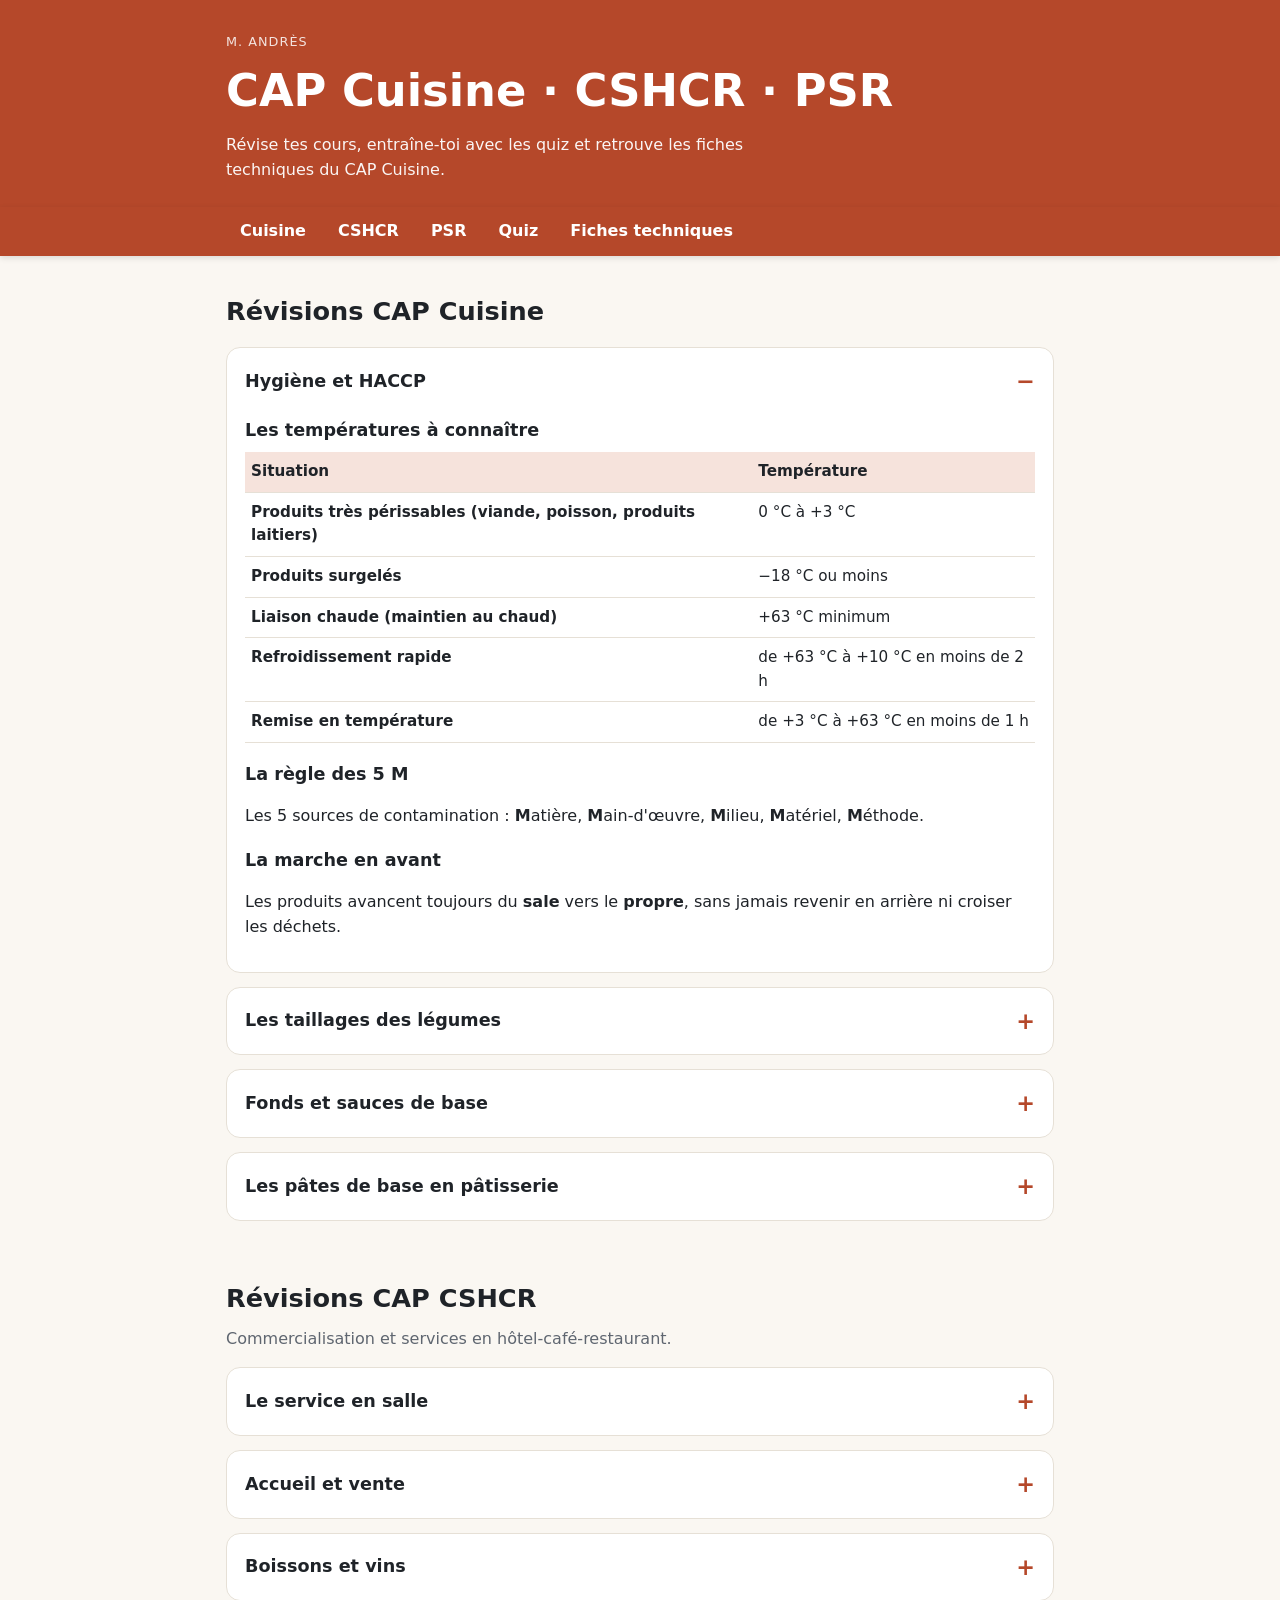
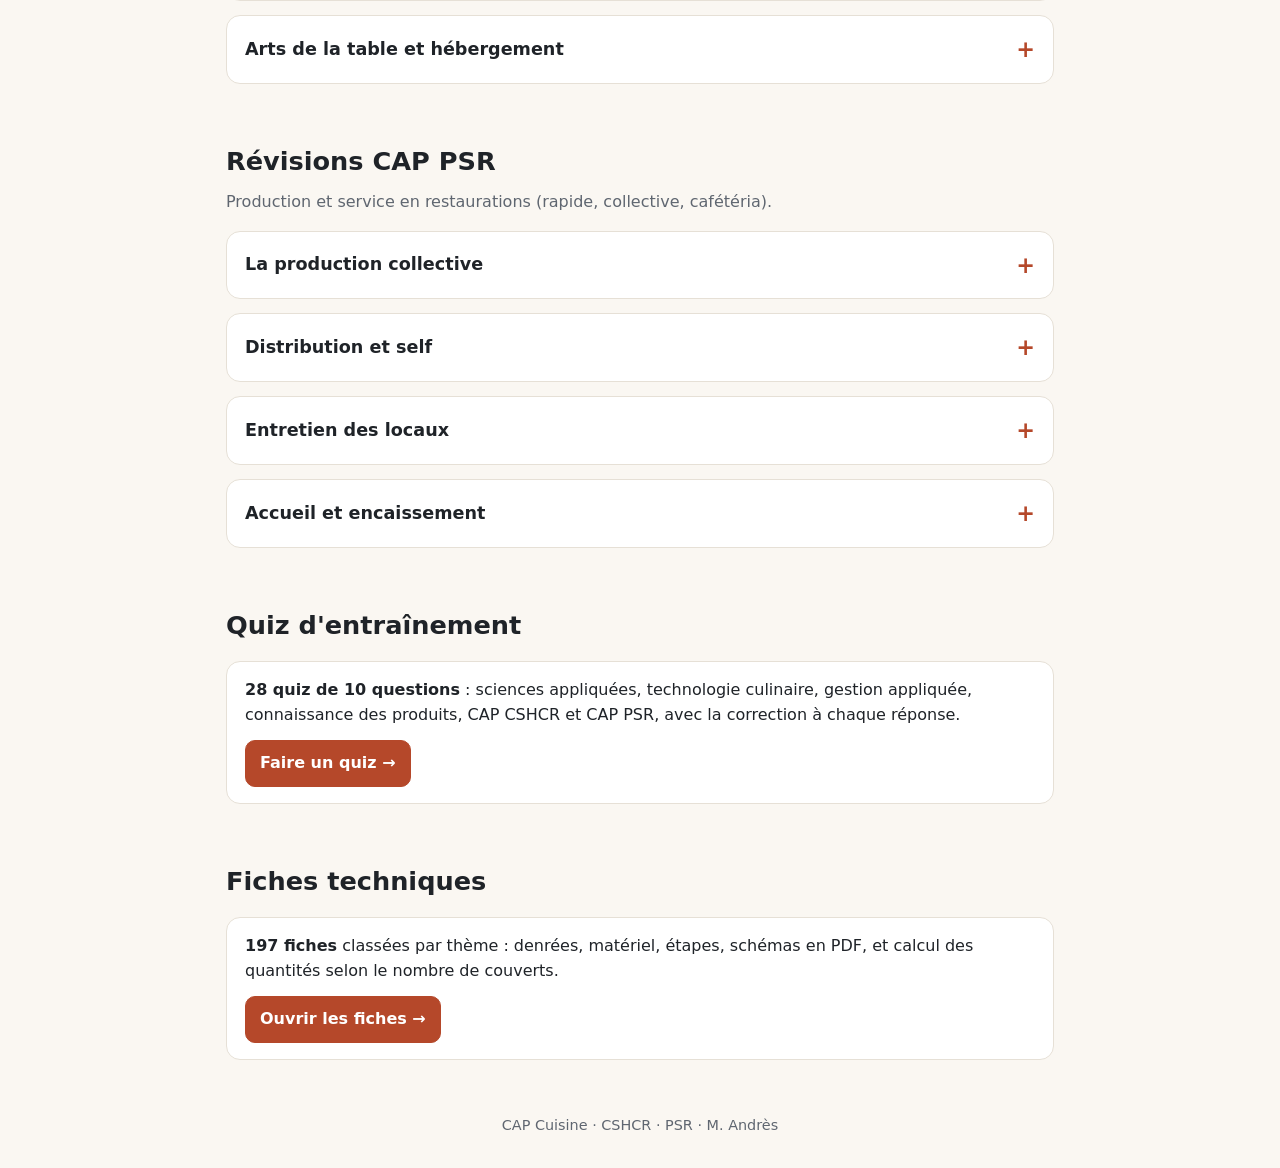
==== index.html @ 5f8bf8c9 "Révisions et quiz CAP CSHCR et CAP PSR (8 fiches, 8 quiz avec rappels) Co-Authored-By: Claude Opus 5" ====
<!doctype html>
<html lang="fr">
<head>
  <meta charset="utf-8">
  <meta name="viewport" content="width=device-width, initial-scale=1">
  <meta name="robots" content="noindex, nofollow">
  <title>CAP Cuisine, CSHCR, PSR – M. Andrès</title>
  <meta name="description" content="Fiches de révision, quiz et fiches techniques pour les apprentis CAP Cuisine.">
  <link rel="stylesheet" href="style.css?v=202611230525">
</head>
<body>
  <header class="site-header">
    <div class="wrap">
      <p class="eyebrow">M. Andrès</p>
      <h1>CAP Cuisine · CSHCR · PSR</h1>
      <p class="lead">Révise tes cours, entraîne-toi avec les quiz et retrouve les fiches techniques du CAP Cuisine.</p>
    </div>
  </header>
  <nav class="tabs" aria-label="Sections">
    <div class="wrap tabs-inner">
      <a href="#revision">Cuisine</a>
      <a href="#cshcr">CSHCR</a>
      <a href="#psr">PSR</a>
      <a href="quiz.html">Quiz</a>
      <a href="fiches.html">Fiches techniques</a>
    </div>
  </nav>

  <main class="wrap">

    <!-- ===================== RÉVISION ===================== -->
    <section id="revision">
      <h2>Révisions CAP Cuisine</h2>

      <details class="card" open>
        <summary>Hygiène et HACCP</summary>
        <h3>Les températures à connaître</h3>
        <table>
          <tr><th>Situation</th><th>Température</th></tr>
          <tr><td>Produits très périssables (viande, poisson, produits laitiers)</td><td>0&nbsp;°C à +3&nbsp;°C</td></tr>
          <tr><td>Produits surgelés</td><td>−18&nbsp;°C ou moins</td></tr>
          <tr><td>Liaison chaude (maintien au chaud)</td><td>+63&nbsp;°C minimum</td></tr>
          <tr><td>Refroidissement rapide</td><td>de +63&nbsp;°C à +10&nbsp;°C en moins de 2 h</td></tr>
          <tr><td>Remise en température</td><td>de +3&nbsp;°C à +63&nbsp;°C en moins de 1 h</td></tr>
        </table>
        <h3>La règle des 5 M</h3>
        <p>Les 5 sources de contamination : <strong>M</strong>atière, <strong>M</strong>ain-d'œuvre, <strong>M</strong>ilieu, <strong>M</strong>atériel, <strong>M</strong>éthode.</p>
        <h3>La marche en avant</h3>
        <p>Les produits avancent toujours du <strong>sale</strong> vers le <strong>propre</strong>, sans jamais revenir en arrière ni croiser les déchets.</p>
      </details>

      <details class="card">
        <summary>Les taillages des légumes</summary>
        <table>
          <tr><th>Taillage</th><th>Forme</th></tr>
          <tr><td>Julienne</td><td>Bâtonnets très fins (1 à 2 mm, 4 à 5 cm de long)</td></tr>
          <tr><td>Brunoise</td><td>Petits dés de 1 à 2 mm</td></tr>
          <tr><td>Jardinière</td><td>Bâtonnets de 4 à 5 mm de section, environ 4 cm de long</td></tr>
          <tr><td>Macédoine</td><td>Dés de 4 à 5 mm</td></tr>
          <tr><td>Paysanne</td><td>Fines tranches d'environ 1 cm × 1 cm</td></tr>
          <tr><td>Mirepoix</td><td>Gros dés irréguliers (pour les fonds et les sauces)</td></tr>
          <tr><td>Ciseler</td><td>Tailler un oignon ou une échalote en tout petits dés</td></tr>
          <tr><td>Chiffonnade</td><td>Feuilles (salade, oseille…) roulées puis taillées en fines lanières</td></tr>
        </table>
      </details>

      <details class="card">
        <summary>Fonds et sauces de base</summary>
        <h3>Les roux</h3>
        <p>Beurre + farine <strong>à poids égal</strong>. Selon la cuisson : roux blanc, roux blond ou roux brun.</p>
        <h3>Les sauces mères</h3>
        <table>
          <tr><th>Sauce</th><th>Base</th></tr>
          <tr><td>Béchamel</td><td>Roux blanc + lait</td></tr>
          <tr><td>Velouté</td><td>Roux blond + fond blanc</td></tr>
          <tr><td>Sauce espagnole</td><td>Roux brun + fond brun</td></tr>
          <tr><td>Hollandaise</td><td>Émulsion chaude : jaunes d'œufs + beurre clarifié</td></tr>
          <tr><td>Mayonnaise</td><td>Émulsion froide : jaune d'œuf + moutarde + huile</td></tr>
        </table>
        <h3>Les fonds</h3>
        <p><strong>Fond blanc</strong> : os et garniture aromatique non colorés. <strong>Fond brun</strong> : os et garniture colorés au four avant le mouillage.</p>
      </details>

      <details class="card">
        <summary>Les pâtes de base en pâtisserie</summary>
        <ul>
          <li><strong>Pâte brisée</strong> : tartes salées et sucrées, pâte friable.</li>
          <li><strong>Pâte sablée</strong> : plus sucrée, texture sableuse (tartes, biscuits).</li>
          <li><strong>Pâte feuilletée</strong> : détrempe + beurre, avec des tours (6 tours simples en général).</li>
          <li><strong>Pâte à choux</strong> : panade desséchée puis œufs ajoutés (choux, éclairs, gougères).</li>
        </ul>
      </details>
    </section>

    <!-- ===================== CAP CSHCR ===================== -->
    <section id="cshcr">
      <h2>Révisions CAP CSHCR</h2>
      <p class="muted">Commercialisation et services en hôtel-café-restaurant.</p>

      <details class="card">
        <summary>Le service en salle</summary>
        <h3>La brigade de salle</h3>
        <p>Directeur de restaurant, maître d'hôtel, chef de rang, commis de salle. On y ajoute le sommelier pour les vins et le barman pour le bar. Le commis fait la navette entre la salle et l'office, débarrasse et aide le chef de rang.</p>
        <h3>Les types de service</h3>
        <table>
          <tr><th>Service</th><th>Comment ça se passe</th></tr>
          <tr><td>À l'assiette</td><td>L'assiette est dressée en cuisine et posée devant le client.</td></tr>
          <tr><td>À la française</td><td>Le serveur présente le plat par la gauche et le client se sert lui-même.</td></tr>
          <tr><td>À l'anglaise</td><td>Le serveur sert lui-même le client, à la pince, depuis le plat, par la gauche.</td></tr>
          <tr><td>Au guéridon</td><td>Le plat est découpé, flambé ou dressé sur une petite table roulante, devant le client.</td></tr>
        </table>
        <h3>Les règles de base</h3>
        <ul>
          <li>Les assiettes dressées et les boissons se servent par la droite. Les plats se présentent par la gauche.</li>
          <li>On sert d'abord les dames, puis les messieurs, et l'hôte (celui qui invite) en dernier.</li>
          <li>On débarrasse quand tous les convives ont terminé. Couverts posés côte à côte en biais : le client a fini.</li>
          <li>Avant le dessert, on retire le pain, le beurre, la salière et la poivrière.</li>
        </ul>
      </details>

      <details class="card">
        <summary>Accueil et vente</summary>
        <h3>L'accueil</h3>
        <p>Les premières secondes comptent : sourire, regard, « Bonjour Madame, bonjour Monsieur, avez-vous réservé ? ». On vouvoie toujours le client, on l'accompagne à sa table et on l'aide à s'installer.</p>
        <h3>Vendre sans forcer</h3>
        <ul>
          <li>Argumenter avec la méthode CAP : une Caractéristique du plat, l'Avantage pour le client, une Preuve (produit local, fait maison, label).</li>
          <li>La vente additionnelle propose un produit en plus : apéritif, entrée, dessert, café. Elle augmente le ticket moyen.</li>
          <li>Ticket moyen = chiffre d'affaires ÷ nombre de couverts.</li>
        </ul>
        <h3>Réclamation et encaissement</h3>
        <ul>
          <li>Face à une réclamation : écouter sans couper, reconnaître le problème, proposer une solution (geste commercial si besoin), vérifier que le client est satisfait.</li>
          <li>L'addition s'apporte quand le client la demande. On vérifie la note, puis on rend la monnaie en comptant devant lui.</li>
          <li>Les prix affichés sont TTC et service compris. L'information sur les allergènes doit être disponible.</li>
        </ul>
      </details>

      <details class="card">
        <summary>Boissons et vins</summary>
        <h3>Les familles de boissons</h3>
        <table>
          <tr><th>Famille</th><th>Exemples</th></tr>
          <tr><td>Sans alcool</td><td>Eaux plates et gazeuses, jus de fruits, sodas, boissons chaudes</td></tr>
          <tr><td>Fermentées</td><td>Vin, bière, cidre</td></tr>
          <tr><td>Distillées (eaux-de-vie)</td><td>Cognac, armagnac, whisky, rhum, calvados</td></tr>
          <tr><td>Liqueurs et apéritifs</td><td>Crème de cassis, anisés, vins doux naturels</td></tr>
        </table>
        <h3>Températures de service</h3>
        <table>
          <tr><th>Vin</th><th>Température</th></tr>
          <tr><td>Champagne, crémant</td><td>6 à 8&nbsp;°C</td></tr>
          <tr><td>Blanc sec, rosé</td><td>8 à 10&nbsp;°C</td></tr>
          <tr><td>Rouge léger (gamay, pinot noir)</td><td>12 à 14&nbsp;°C</td></tr>
          <tr><td>Rouge corsé (bordeaux, cahors)</td><td>16 à 18&nbsp;°C</td></tr>
        </table>
        <h3>Le service du vin</h3>
        <ol>
          <li>Présenter la bouteille à l'hôte, étiquette tournée vers lui.</li>
          <li>Ouvrir la bouteille devant lui.</li>
          <li>Lui faire goûter le vin.</li>
          <li>Servir les dames, puis les messieurs, l'hôte en dernier, sans remplir le verre à ras bord.</li>
        </ol>
        <p>Carafer, c'est aérer un vin jeune. Décanter, c'est séparer un vin vieux de son dépôt. La licence restaurant permet de servir de l'alcool seulement pendant les repas.</p>
      </details>

      <details class="card">
        <summary>Arts de la table et hébergement</summary>
        <h3>Dresser une table</h3>
        <ul>
          <li>Le molleton se pose sous la nappe : il étouffe le bruit et protège la table. Le napperon (ou surnappe) se pose par-dessus la nappe.</li>
          <li>La nappe tombe de la même longueur de chaque côté, pli central dans l'axe de la table.</li>
          <li>Fourchette à gauche, couteau à droite, tranchant tourné vers l'assiette. Cuillère à soupe à droite du couteau. Couverts à dessert en haut de l'assiette.</li>
          <li>Un verre se tient par le pied, jamais par le bord où l'on boit (le buvant).</li>
        </ul>
        <h3>L'hébergement</h3>
        <ul>
          <li>La gouvernante dirige le service des étages : femmes et valets de chambre, lingerie.</li>
          <li>Recouche : le client reste, on refait la chambre. À blanc : le client est parti, on change tout le linge et on nettoie à fond.</li>
          <li>Ordre de nettoyage d'une chambre : aérer, débarrasser, faire le lit, dépoussiérer du haut vers le bas, salle de bains, sol en dernier.</li>
        </ul>
      </details>
    </section>

    <!-- ===================== CAP PSR ===================== -->
    <section id="psr">
      <h2>Révisions CAP PSR</h2>
      <p class="muted">Production et service en restaurations (rapide, collective, cafétéria).</p>

      <details class="card">
        <summary>La production collective</summary>
        <h3>Cuisine centrale et liaisons</h3>
        <p>Une cuisine centrale produit les repas pour plusieurs restaurants satellites, qui les remettent en température et les servent.</p>
        <table>
          <tr><th>Liaison</th><th>À retenir</th></tr>
          <tr><td>Chaude</td><td>Le plat reste à +63&nbsp;°C minimum, de la fin de cuisson jusqu'au service.</td></tr>
          <tr><td>Froide</td><td>Refroidissement de +63&nbsp;°C à +10&nbsp;°C en moins de 2 h, stockage entre 0 et +3&nbsp;°C, remise en température à +63&nbsp;°C en moins d'1 h.</td></tr>
        </table>
        <h3>Assemblage et conditionnement</h3>
        <ul>
          <li>L'assemblage consiste à réaliser un plat avec des produits déjà préparés : légumes de 4e gamme, produits cuits sous vide de 5e gamme, sauces prêtes.</li>
          <li>Chaque préparation conditionnée porte une étiquette : nom du produit, date de fabrication, DLC.</li>
          <li>Le plat témoin : un échantillon de chaque plat servi, gardé 5 jours au froid (0 à +3&nbsp;°C). Il sert à retrouver la cause en cas d'intoxication.</li>
        </ul>
      </details>

      <details class="card">
        <summary>Distribution et self</summary>
        <h3>La ligne de self</h3>
        <p>Dans l'ordre du passage du convive : plateaux et couverts, entrées, plats chauds, fromages, desserts, pain et boissons.</p>
        <ul>
          <li>Les produits froids attendent dans une vitrine réfrigérée, entre 0 et +3&nbsp;°C. Les plats chauds restent au bain-marie, à +63&nbsp;°C minimum.</li>
          <li>Le pare-haleine, la vitre au-dessus des produits, les protège des postillons des convives.</li>
          <li>Le réassort se fait souvent et en petites quantités. On ne mélange jamais un bac neuf avec un reste.</li>
          <li>Les produits présentés au convive et non consommés ne sont pas resservis.</li>
          <li>Les portions doivent être régulières : louche, cuillère ou bac gastronorme découpé à l'avance.</li>
        </ul>
      </details>

      <details class="card">
        <summary>Entretien des locaux</summary>
        <h3>Les règles du nettoyage</h3>
        <ul>
          <li>Du haut vers le bas, du plus propre vers le plus sale, le sol en dernier.</li>
          <li>Pas de balai sec en zone alimentaire : il soulève la poussière. On utilise un balai humide ou une raclette.</li>
          <li>Un code couleur de lavettes par zone évite de transporter les microbes d'un endroit à l'autre.</li>
          <li>Le plan de nettoyage dit quoi nettoyer, qui le fait, quand, comment et avec quel produit.</li>
        </ul>
        <h3>Les produits</h3>
        <ul>
          <li>Respecter le dosage et le temps de contact indiqués sur l'étiquette du désinfectant.</li>
          <li>Ne jamais mélanger l'eau de Javel avec un produit acide (détartrant) : le mélange dégage un gaz toxique.</li>
          <li>Les pictogrammes de danger et la fiche de données de sécurité (FDS) indiquent les risques et les protections : gants, lunettes.</li>
        </ul>
        <h3>La plonge</h3>
        <p>En lave-vaisselle, le lavage se fait vers 55-65&nbsp;°C et le rinçage vers 80-85&nbsp;°C. La vaisselle sèche à l'air libre, sans torchon.</p>
      </details>

      <details class="card">
        <summary>Accueil et encaissement</summary>
        <h3>Accueillir les convives</h3>
        <ul>
          <li>Saluer, sourire, rester disponible, même au moment du rush.</li>
          <li>Un convive demande s'il y a un allergène dans un plat : on consulte la fiche ou l'étiquette. On ne répond jamais au hasard.</li>
          <li>Une réclamation se traite en écoutant, en reformulant, puis en proposant une solution.</li>
        </ul>
        <h3>Tenir la caisse</h3>
        <ul>
          <li>Le fond de caisse est la monnaie placée dans le tiroir au début du service, pour pouvoir rendre la monnaie.</li>
          <li>Rendre la monnaie : annoncer la somme reçue, puis compter la monnaie à voix haute en la rendant.</li>
          <li>En fin de service, on compte la caisse et on compare avec le ticket Z, le total des ventes de la journée.</li>
          <li>TVA à 10 % pour un repas sur place ou à emporter pour être mangé tout de suite. 5,5 % pour un produit alimentaire à consommer plus tard.</li>
        </ul>
      </details>
    </section>

    <!-- ===================== QUIZ ===================== -->
    <section id="quiz">
      <h2>Quiz d'entraînement</h2>
      <div class="card voir-fiches">
        <p><strong>28 quiz de 10 questions</strong> : sciences appliquées, technologie culinaire, gestion appliquée, connaissance des produits, CAP CSHCR et CAP PSR, avec la correction à chaque réponse.</p>
        <a class="btn" href="quiz.html">Faire un quiz →</a>
      </div>
    </section>

    <!-- ===================== FICHES TECHNIQUES ===================== -->
    <section id="fiches">
      <h2>Fiches techniques</h2>
      <div class="card voir-fiches">
        <p><strong>197 fiches</strong> classées par thème : denrées, matériel, étapes, schémas en PDF, et calcul des quantités selon le nombre de couverts.</p>
        <a class="btn" href="fiches.html">Ouvrir les fiches →</a>
      </div>
    </section>
  </main>

  <footer class="site-footer">
    <div class="wrap">CAP Cuisine · CSHCR · PSR · M. Andrès</div>
  </footer>

</body>
</html>
---- style.css ----
:root {
  --bg: #faf7f2;
  --card: #ffffff;
  --ink: #1f2328;
  --muted: #5f6670;
  --accent: #b5482a;
  --accent-soft: #f6e3dc;
  --line: #e6e0d6;
  --ok: #1f7a4a;
  --ok-soft: #dff1e6;
  --ko: #b42318;
  --ko-soft: #fbe4e2;
  --radius: 14px;
}

* { box-sizing: border-box; }

html { scroll-behavior: smooth; scroll-padding-top: 64px; }

body {
  margin: 0;
  font-family: system-ui, -apple-system, "Segoe UI", Roboto, sans-serif;
  background: var(--bg);
  color: var(--ink);
  line-height: 1.55;
}

.wrap { max-width: 860px; margin: 0 auto; padding: 0 16px; }

/* ---------- En-tête ---------- */
.site-header { background: var(--accent); color: #fff; padding-top: 32px; }
.eyebrow { margin: 0; text-transform: uppercase; letter-spacing: .08em; font-size: .8rem; opacity: .85; }
h1 { margin: 4px 0 8px; font-size: clamp(2rem, 6vw, 2.8rem); }
.lead { margin: 0 0 20px; max-width: 34em; opacity: .95; }

.site-header { padding-bottom: 4px; }
.tabs {
  position: sticky; top: 0; z-index: 10;
  background: var(--accent);
  box-shadow: 0 2px 6px rgba(0,0,0,.12);
}
.tabs-inner { display: flex; gap: 4px; overflow-x: auto; padding-top: 4px; padding-bottom: 4px; }
.tabs a {
  color: #fff; text-decoration: none; font-weight: 600;
  padding: 8px 14px; border-radius: 10px;
  white-space: nowrap;
}
.tabs a:hover, .tabs a:focus-visible { background: rgba(255,255,255,.18); }

/* ---------- Sections ---------- */
section { padding: 36px 0 8px; }
h2 { font-size: 1.6rem; margin: 0 0 16px; }
h3 { font-size: 1.1rem; margin: 18px 0 8px; }
h4 { margin: 0 0 6px; color: var(--accent); }
.muted { color: var(--muted); margin-top: -8px; }

.card {
  background: var(--card);
  border: 1px solid var(--line);
  border-radius: var(--radius);
  padding: 16px 18px;
  margin-bottom: 14px;
}

details summary {
  cursor: pointer; font-weight: 700; font-size: 1.1rem;
  list-style: none; display: flex; justify-content: space-between; align-items: center;
}
details summary::-webkit-details-marker { display: none; }
details summary::after { content: "+"; font-size: 1.4rem; color: var(--accent); }
details[open] summary::after { content: "−"; }
details[open] summary { margin-bottom: 8px; }

table { width: 100%; border-collapse: collapse; font-size: .95rem; }
th, td { text-align: left; padding: 8px 6px; border-bottom: 1px solid var(--line); vertical-align: top; }
th { background: var(--accent-soft); }
td:first-child { font-weight: 600; }

/* ---------- Quiz ---------- */
.question { margin-bottom: 14px; }
.question p { font-weight: 700; margin: 0 0 10px; }
.choices { display: grid; gap: 8px; }
.choices button {
  text-align: left; font: inherit;
  padding: 12px 14px;
  border: 1px solid var(--line); border-radius: 10px;
  background: #fff; color: var(--ink); cursor: pointer;
}
.choices button:hover:not(:disabled) { border-color: var(--accent); }
.choices button:disabled { cursor: default; }
.choices button.ok { background: var(--ok-soft); border-color: var(--ok); color: var(--ok); font-weight: 600; }
.choices button.ko { background: var(--ko-soft); border-color: var(--ko); color: var(--ko); }
.explain { margin: 10px 0 0; font-size: .92rem; color: var(--muted); }

.quiz-footer { display: flex; flex-wrap: wrap; gap: 12px; align-items: center; justify-content: space-between; }
#score { font-weight: 700; font-size: 1.1rem; margin: 0; }

button#restart, button.print {
  font: inherit; font-weight: 600;
  background: var(--accent); color: #fff;
  border: 0; border-radius: 10px; padding: 10px 16px; cursor: pointer;
}

/* ---------- Fiches techniques ---------- */
.fiche-head { display: flex; justify-content: space-between; align-items: center; gap: 8px; }
.fiche-head h3 { margin: 0; font-size: 1.25rem; }
.tag { background: var(--accent-soft); color: var(--accent); font-weight: 600; font-size: .85rem; padding: 4px 10px; border-radius: 999px; }
.fiche-grid { display: grid; grid-template-columns: 1fr 1.6fr; gap: 20px; margin: 14px 0; }
.fiche ul, .fiche ol { margin: 0; padding-left: 20px; }
.fiche li { margin-bottom: 4px; }

@media (max-width: 640px) {
  .fiche-grid { grid-template-columns: 1fr; }
}

.site-footer { padding: 32px 0; color: var(--muted); font-size: .9rem; text-align: center; }

/* ---------- Impression : seulement la fiche choisie ---------- */
@media print {
  body.printing > *:not(main):not(script) { display: none !important; }
  body.printing main > section > h2, body.printing main > section > .muted { display: none !important; }
  body.printing main > section > *:not(.printing-target) { display: none !important; }
  body.printing main > section:not(#fiches) { display: none !important; }
  .print { display: none !important; }
  .card { border: 1px solid #999; }
}

/* =========================================================
   Page des fiches techniques
   ========================================================= */
.sr-only { position: absolute; width: 1px; height: 1px; overflow: hidden; clip: rect(0 0 0 0); white-space: nowrap; }
.tabs a[aria-current="page"] { background: rgba(255,255,255,.22); }
.small { font-size: .85rem; }

.search-bar { margin: 24px 0 12px; }
.search-bar input {
  width: 100%; font: inherit; font-size: 1.05rem;
  padding: 14px 16px; border: 1px solid var(--line); border-radius: 12px; background: #fff; color: var(--ink);
}
.search-bar input:focus { outline: 2px solid var(--accent); outline-offset: 1px; }

.chips { display: flex; gap: 8px; overflow-x: auto; padding-bottom: 6px; margin-bottom: 16px; }
.chip {
  flex: none; font: inherit; font-size: .9rem; font-weight: 600;
  border: 1px solid var(--line); background: #fff; color: var(--ink);
  border-radius: 999px; padding: 7px 12px; cursor: pointer; display: inline-flex; gap: 6px; align-items: center;
}
.chip[aria-pressed="true"] { background: var(--accent); border-color: var(--accent); color: #fff; }
.chip-n { font-size: .78rem; opacity: .75; }

.semaine { border-left: 4px solid var(--accent); }
.h-small { font-size: 1.05rem; margin: 0 0 8px; }
.liens { margin: 0; padding-left: 20px; }
.liens li { margin: 4px 0; }
.liens a, .retour { color: var(--accent); font-weight: 600; }

.theme-titre { font-size: 1.3rem; margin: 28px 0 10px; }
.grille { display: grid; grid-template-columns: repeat(auto-fill, minmax(240px, 1fr)); gap: 10px; }
.fiche-item {
  display: flex; flex-direction: column; gap: 4px;
  background: #fff; border: 1px solid var(--line); border-radius: 12px;
  padding: 12px 14px; text-decoration: none; color: var(--ink);
}
.fiche-item:hover, .fiche-item:focus-visible { border-color: var(--accent); }
.fiche-item-titre { font-weight: 700; line-height: 1.3; }
.fiche-item-meta { font-size: .85rem; color: var(--muted); }

/* Détail */
#fiche { padding: 20px 0 8px; }
.retour { display: inline-block; margin-bottom: 14px; text-decoration: none; }
.eyebrow-dark { margin: 0; color: var(--accent); font-weight: 700; font-size: .85rem; text-transform: uppercase; letter-spacing: .04em; }
.fiche-titre { font-size: clamp(1.6rem, 5vw, 2.2rem); margin: 4px 0 8px; line-height: 1.2; }
.poste { margin: 0 0 8px; font-weight: 600; }
.description { margin: 0 0 14px; color: var(--muted); }

.infos { display: grid; grid-template-columns: repeat(auto-fit, minmax(150px, 1fr)); gap: 8px; margin: 12px 0; }
.info { background: var(--accent-soft); border-radius: 10px; padding: 10px 12px; display: flex; flex-direction: column; }
.info-label { font-size: .78rem; text-transform: uppercase; letter-spacing: .04em; color: var(--accent); font-weight: 700; }
.info-val { font-weight: 600; }

.actions { display: flex; flex-wrap: wrap; gap: 8px; margin: 14px 0 6px; }
.btn {
  font: inherit; font-weight: 600; text-decoration: none; cursor: pointer;
  background: var(--accent); color: #fff; border: 1px solid var(--accent);
  border-radius: 10px; padding: 10px 14px;
}
.btn-light { background: #fff; color: var(--accent); }

.fiche-section { margin-top: 26px; }
.h-section { font-size: 1.25rem; margin: 0 0 12px; padding-bottom: 6px; border-bottom: 2px solid var(--accent-soft); }

.couverts { display: flex; flex-wrap: wrap; align-items: center; gap: 10px; margin-bottom: 12px; }
.couverts label { font-weight: 700; }
.couverts input { width: 90px; font: inherit; font-size: 1.05rem; padding: 8px 10px; border: 1px solid var(--line); border-radius: 10px; }

.table-scroll { overflow-x: auto; background: #fff; border: 1px solid var(--line); border-radius: 12px; }
table.denrees td:first-child { font-weight: 400; }
table.denrees th, table.denrees td { padding: 8px 10px; }
table.denrees .num { text-align: right; white-space: nowrap; font-variant-numeric: tabular-nums; }
table.denrees td.change { color: var(--accent); font-weight: 700; }
table.denrees tr.sous-titre td { background: #f4efe7; font-weight: 700; font-size: .9rem; }
.note { font-size: .88rem; color: var(--muted); margin: 8px 0 0; }

.materiel { display: grid; grid-template-columns: repeat(auto-fit, minmax(220px, 1fr)); gap: 10px; }
.mat { margin: 0; }
.mat h3 { margin: 0 0 6px; color: var(--accent); font-size: 1rem; }
.mat ul { margin: 0; padding-left: 18px; }

.etapes { list-style: none; margin: 0; padding: 0; display: grid; gap: 10px; }
.etape { display: flex; gap: 12px; background: #fff; border: 1px solid var(--line); border-radius: 12px; padding: 12px 14px; }
.etape-n {
  flex: none; width: 32px; height: 32px; border-radius: 50%;
  background: var(--accent); color: #fff; font-weight: 700; display: grid; place-items: center;
}
.etape-corps { flex: 1; min-width: 0; }
.etape-tete { display: flex; flex-wrap: wrap; justify-content: space-between; gap: 6px 12px; align-items: baseline; }
.etape-tete h3 { margin: 4px 0; font-size: 1.02rem; }
.duree { font-size: .85rem; color: var(--muted); white-space: nowrap; }
.etape ul { margin: 6px 0 0; padding-left: 18px; }
.etape li { margin-bottom: 3px; }
.vigilance { margin: 8px 0 0; background: #fff6e0; border-radius: 8px; padding: 8px 10px; font-size: .92rem; }
.remarque { border-left: 4px solid var(--accent); }
.video { width: 100%; max-width: 480px; border-radius: 12px; background: #000; }
.source { margin-top: 20px; }

.voir-fiches { display: flex; flex-wrap: wrap; align-items: center; justify-content: space-between; gap: 12px; }
.voir-fiches p { margin: 0; }

@media print {
  .site-header, .tabs, .site-footer, .retour, .actions, .couverts input + span { display: none !important; }
  #liste { display: none !important; }
  body { background: #fff; }
  .etape, .card, .table-scroll { break-inside: avoid; border-color: #bbb; }
  .info { background: #f2f2f2; }
}

/* Fiche ouverte : bandeau réduit pour laisser la place au contenu */
body.vue-fiche .site-header { padding-top: 14px; }
body.vue-fiche .site-header h1 { font-size: 1.3rem; margin: 2px 0 6px; }
body.vue-fiche .site-header .lead { display: none; }

/* =========================================================
   Page des quiz
   ========================================================= */
#liste-quiz { padding-top: 8px; }
#jeu { padding: 20px 0 8px; }
.quiz-tete { display: flex; flex-wrap: wrap; justify-content: space-between; align-items: center; gap: 8px; }
.quiz-tete .retour { margin-bottom: 0; }
.progression { height: 8px; background: var(--line); border-radius: 999px; overflow: hidden; margin: 12px 0 16px; }
.progression span { display: block; height: 100%; background: var(--accent); transition: width .3s; }
.q-texte { font-weight: 700; font-size: 1.1rem; margin: 6px 0 14px; }
.explain-ok { color: var(--ok); }
.explain-ko { color: var(--ko); }
.suivant { width: 100%; margin-top: 4px; padding: 14px; }
.resultat { text-align: center; padding: 24px 18px; }
.resultat .actions { justify-content: center; }
.score-final { font-size: 3rem; font-weight: 800; color: var(--accent); margin: 4px 0; }
.lead-dark { font-size: 1.1rem; margin: 0 0 8px; }
.bonne-rep { color: var(--ok); font-weight: 600; margin: 0; }
.quiz-liens { display: flex; flex-wrap: wrap; gap: 8px; margin-top: 12px; }

/* Écran du code d'accès (fiches techniques) */
.verrou { max-width: 420px; margin: 32px auto; text-align: center; padding: 28px 20px; }
.verrou h2 { margin: 4px 0 6px; font-size: 1.3rem; }
.verrou-icone { font-size: 2.4rem; margin: 0; }
.verrou form { display: flex; gap: 8px; margin-top: 14px; }
.verrou input { flex: 1; min-width: 0; font: inherit; font-size: 1.1rem; padding: 12px 14px; border: 1px solid var(--line); border-radius: 10px; }
.verrou input:focus { outline: 2px solid var(--accent); outline-offset: 1px; }
.msg-code { min-height: 1.4em; margin: 10px 0 0; color: var(--ko); font-weight: 600; }

/* Liens vers des vidéos sur Internet */
.liens-videos { list-style: none; margin: 0; padding: 0; display: grid; gap: 8px; }
.lien-video { display: flex; gap: 12px; align-items: center; background: #fff; border: 1px solid var(--line); border-radius: 12px; padding: 12px 14px; text-decoration: none; color: var(--ink); }
.lien-video:hover, .lien-video:focus-visible { border-color: var(--accent); }
.lien-video-icone { flex: none; width: 40px; height: 40px; border-radius: 50%; background: var(--accent); color: #fff; display: grid; place-items: center; font-size: .95rem; }
.lien-video strong { display: block; line-height: 1.3; }
.lien-video-source { display: block; margin-top: 3px; line-height: 1.3; }

/* Rappel de cours sous la réponse d'un quiz */
.rappel { margin-top: 12px; background: #eef4fb; border-left: 4px solid #3a6ea5; border-radius: 8px; padding: 10px 12px; }
.question .rappel p, .rappel p { margin: 0; font-size: .95rem; line-height: 1.5; font-weight: 400; }
.question .rappel .rappel-titre, .rappel .rappel-titre { font-weight: 700; color: #2c5a8a; margin-bottom: 4px; }
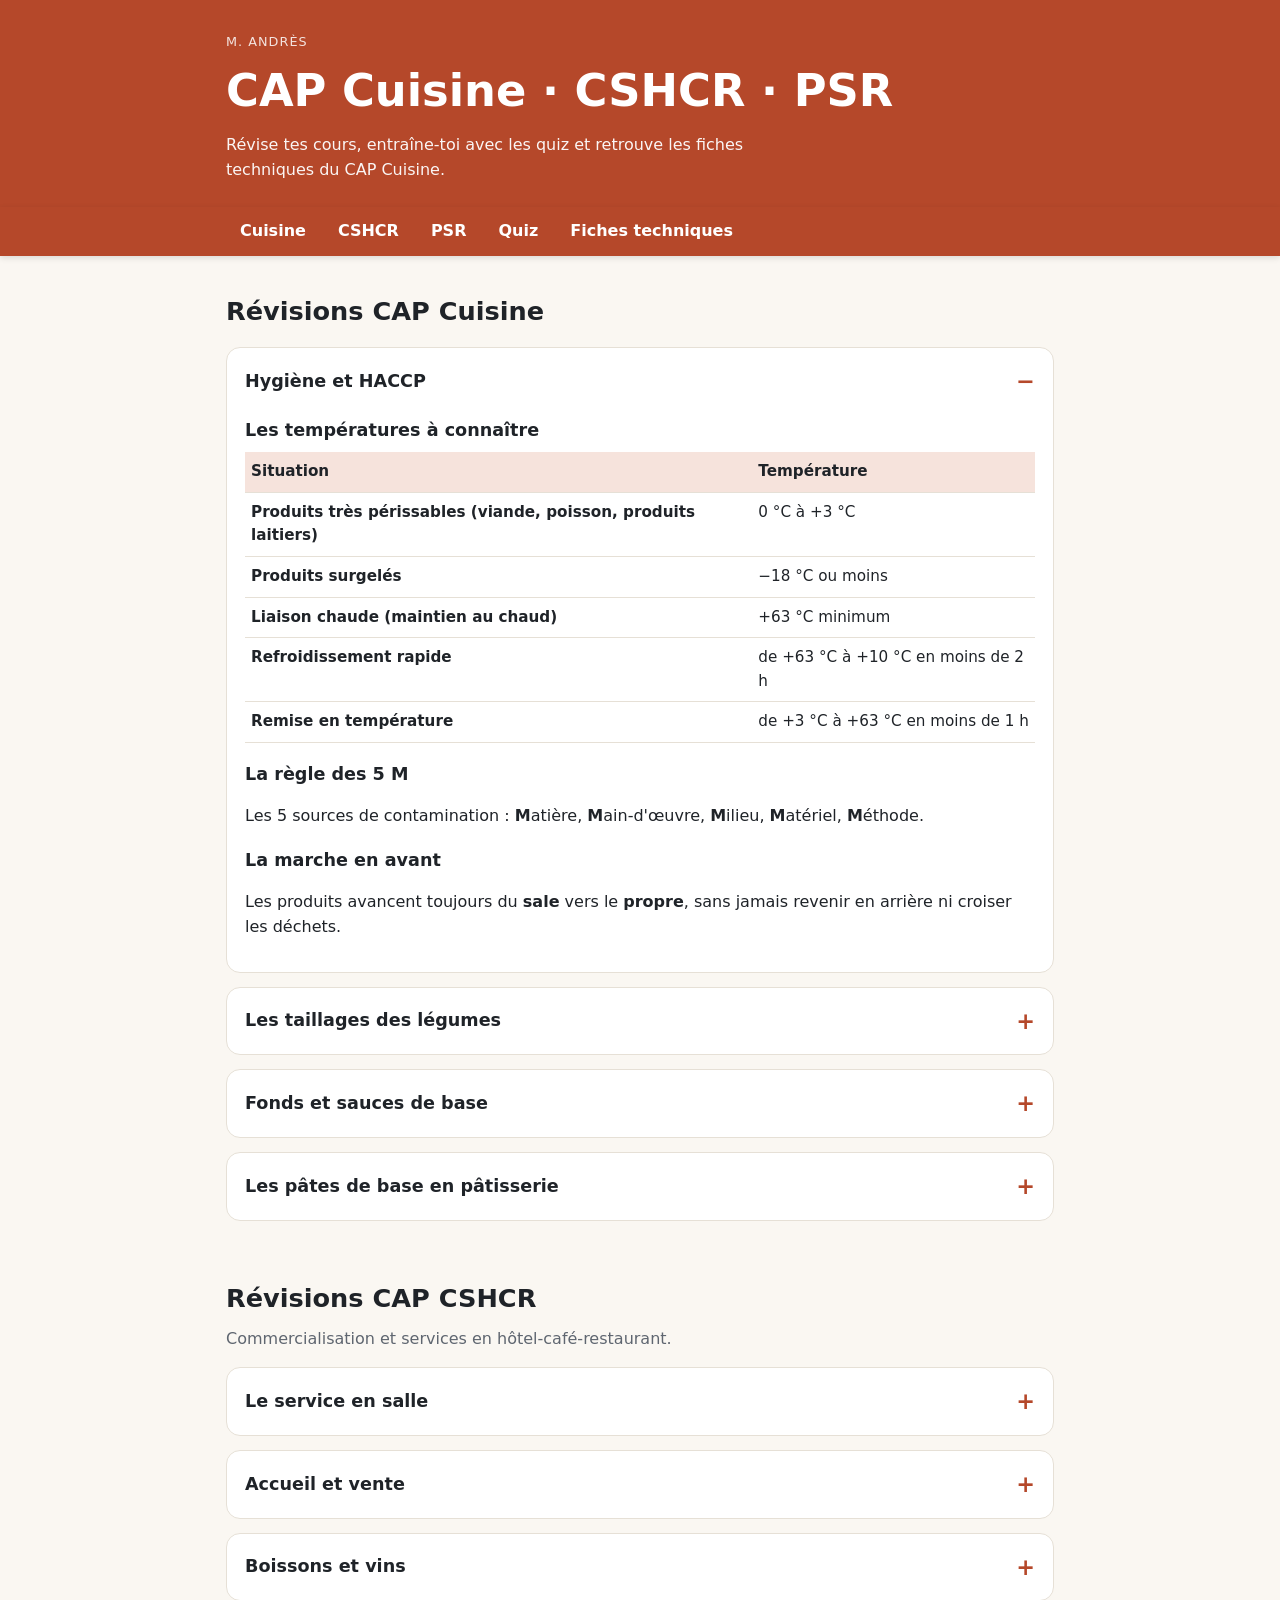
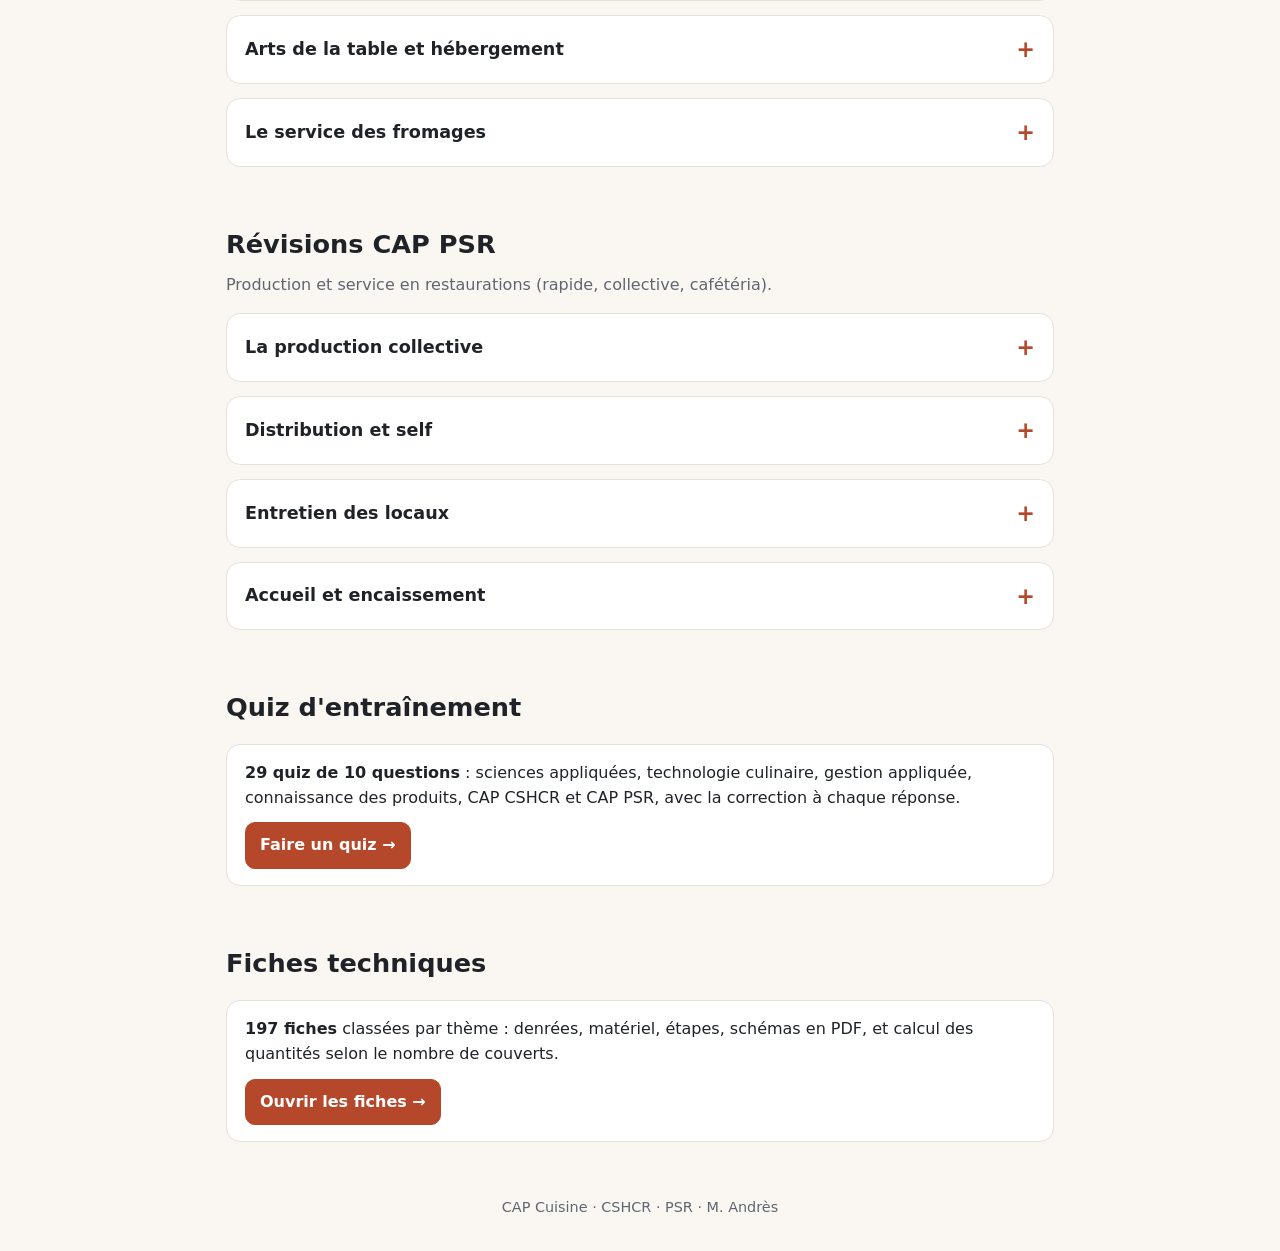
==== commit 37718dfe: "CAP CSHCR : fiche et quiz sur le service des fromages Co-Authored-By: Claude Opus 5.5 <noreply@anthr" ====
--- a/index.html
+++ b/index.html
@@ -6,7 +6,7 @@
   <meta name="robots" content="noindex, nofollow">
   <title>CAP Cuisine, CSHCR, PSR – M. Andrès</title>
   <meta name="description" content="Fiches de révision, quiz et fiches techniques pour les apprentis CAP Cuisine.">
-  <link rel="stylesheet" href="style.css?v=202611230525">
+  <link rel="stylesheet" href="style.css?v=202611230532">
 </head>
 <body>
   <header class="site-header">
@@ -180,6 +180,30 @@
           <li>Ordre de nettoyage d'une chambre : aérer, débarrasser, faire le lit, dépoussiérer du haut vers le bas, salle de bains, sol en dernier.</li>
         </ul>
       </details>
+      <details class="card">
+        <summary>Le service des fromages</summary>
+        <h3>Composer le plateau</h3>
+        <ul>
+          <li>3 à 5 fromages de familles différentes : un chèvre, une pâte molle, une pâte pressée, une pâte persillée… Si possible des laits différents (vache, chèvre, brebis).</li>
+          <li>Sortir les fromages 30 min à 1 h avant le service : à température ambiante, ils révèlent leurs arômes.</li>
+          <li>On les dispose du plus doux au plus fort, avec un couteau par famille pour ne pas mélanger les goûts.</li>
+        </ul>
+        <h3>Découper selon la forme</h3>
+        <table>
+          <tr><th>Forme</th><th>Découpe</th></tr>
+          <tr><td>Rond (camembert, reblochon)</td><td>En parts, comme un gâteau, depuis le centre</td></tr>
+          <tr><td>Pâte persillée (roquefort)</td><td>En biais, pour que chaque part ait du cœur et de la croûte</td></tr>
+          <tr><td>Bûche, crottin</td><td>En rondelles</td></tr>
+          <tr><td>Pâte pressée en morceau (comté)</td><td>En tranches ou en bâtonnets, en gardant un peu de croûte</td></tr>
+        </table>
+        <h3>Servir et conseiller</h3>
+        <ul>
+          <li>Le client choisit au plateau ou au chariot. Le serveur découpe, dresse l'assiette du plus doux au plus fort et la pose par la droite.</li>
+          <li>Accompagnements : pain de campagne ou aux noix, beurre (avec le roquefort par exemple), fruits secs, confiture de cerises noires avec l'ossau-iraty.</li>
+          <li>Accords classiques : chèvre et sancerre blanc, roquefort et sauternes, comté et vin jaune du Jura, munster et gewurztraminer.</li>
+          <li>Après le service, les fromages restants sont filmés à la coupe et rangés au froid, à part des autres produits (odeurs).</li>
+        </ul>
+      </details>
     </section>
 
     <!-- ===================== CAP PSR ===================== -->
@@ -258,7 +282,7 @@
     <section id="quiz">
       <h2>Quiz d'entraînement</h2>
       <div class="card voir-fiches">
-        <p><strong>28 quiz de 10 questions</strong> : sciences appliquées, technologie culinaire, gestion appliquée, connaissance des produits, CAP CSHCR et CAP PSR, avec la correction à chaque réponse.</p>
+        <p><strong>29 quiz de 10 questions</strong> : sciences appliquées, technologie culinaire, gestion appliquée, connaissance des produits, CAP CSHCR et CAP PSR, avec la correction à chaque réponse.</p>
         <a class="btn" href="quiz.html">Faire un quiz →</a>
       </div>
     </section>
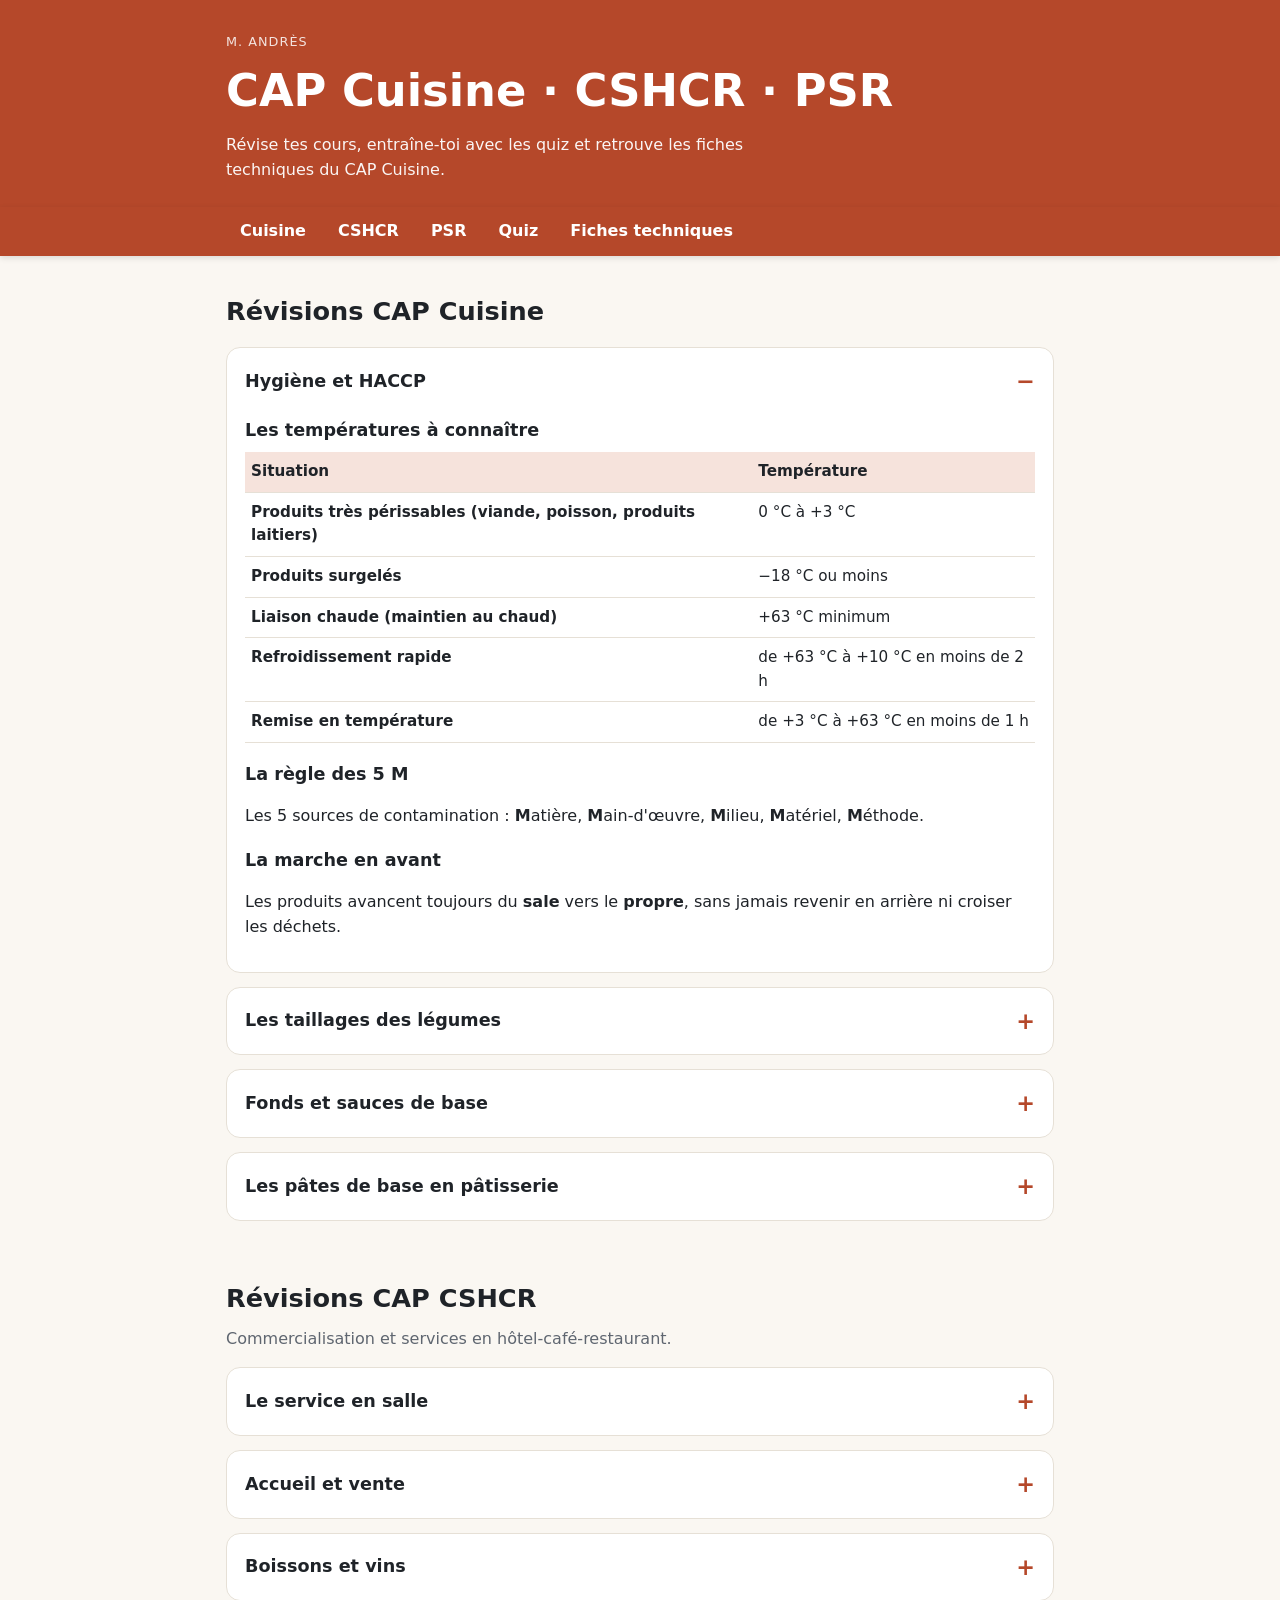
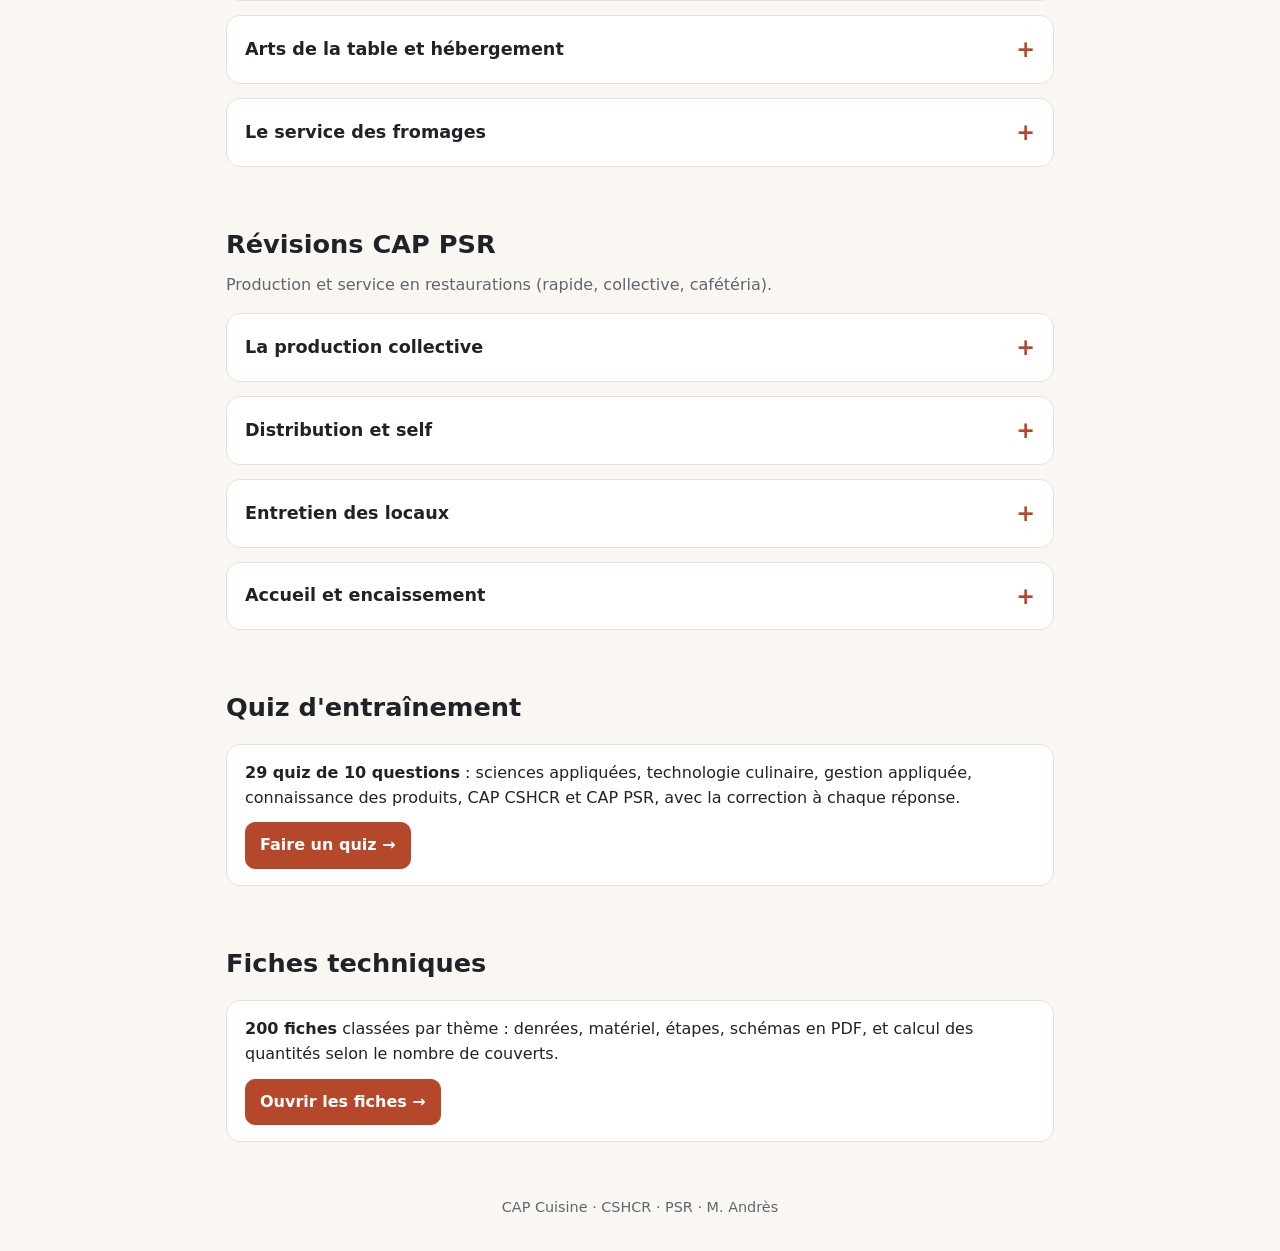
==== commit 61a41f52: "Semaine du 23 novembre : ajout des fiches sablés fromage-olives, croquants de Cordes et tuiles en em" ====
--- a/index.html
+++ b/index.html
@@ -6,7 +6,7 @@
   <meta name="robots" content="noindex, nofollow">
   <title>CAP Cuisine, CSHCR, PSR – M. Andrès</title>
   <meta name="description" content="Fiches de révision, quiz et fiches techniques pour les apprentis CAP Cuisine.">
-  <link rel="stylesheet" href="style.css?v=202611230532">
+  <link rel="stylesheet" href="style.css?v=202611250739">
 </head>
 <body>
   <header class="site-header">
@@ -291,7 +291,7 @@
     <section id="fiches">
       <h2>Fiches techniques</h2>
       <div class="card voir-fiches">
-        <p><strong>197 fiches</strong> classées par thème : denrées, matériel, étapes, schémas en PDF, et calcul des quantités selon le nombre de couverts.</p>
+        <p><strong>200 fiches</strong> classées par thème : denrées, matériel, étapes, schémas en PDF, et calcul des quantités selon le nombre de couverts.</p>
         <a class="btn" href="fiches.html">Ouvrir les fiches →</a>
       </div>
     </section>
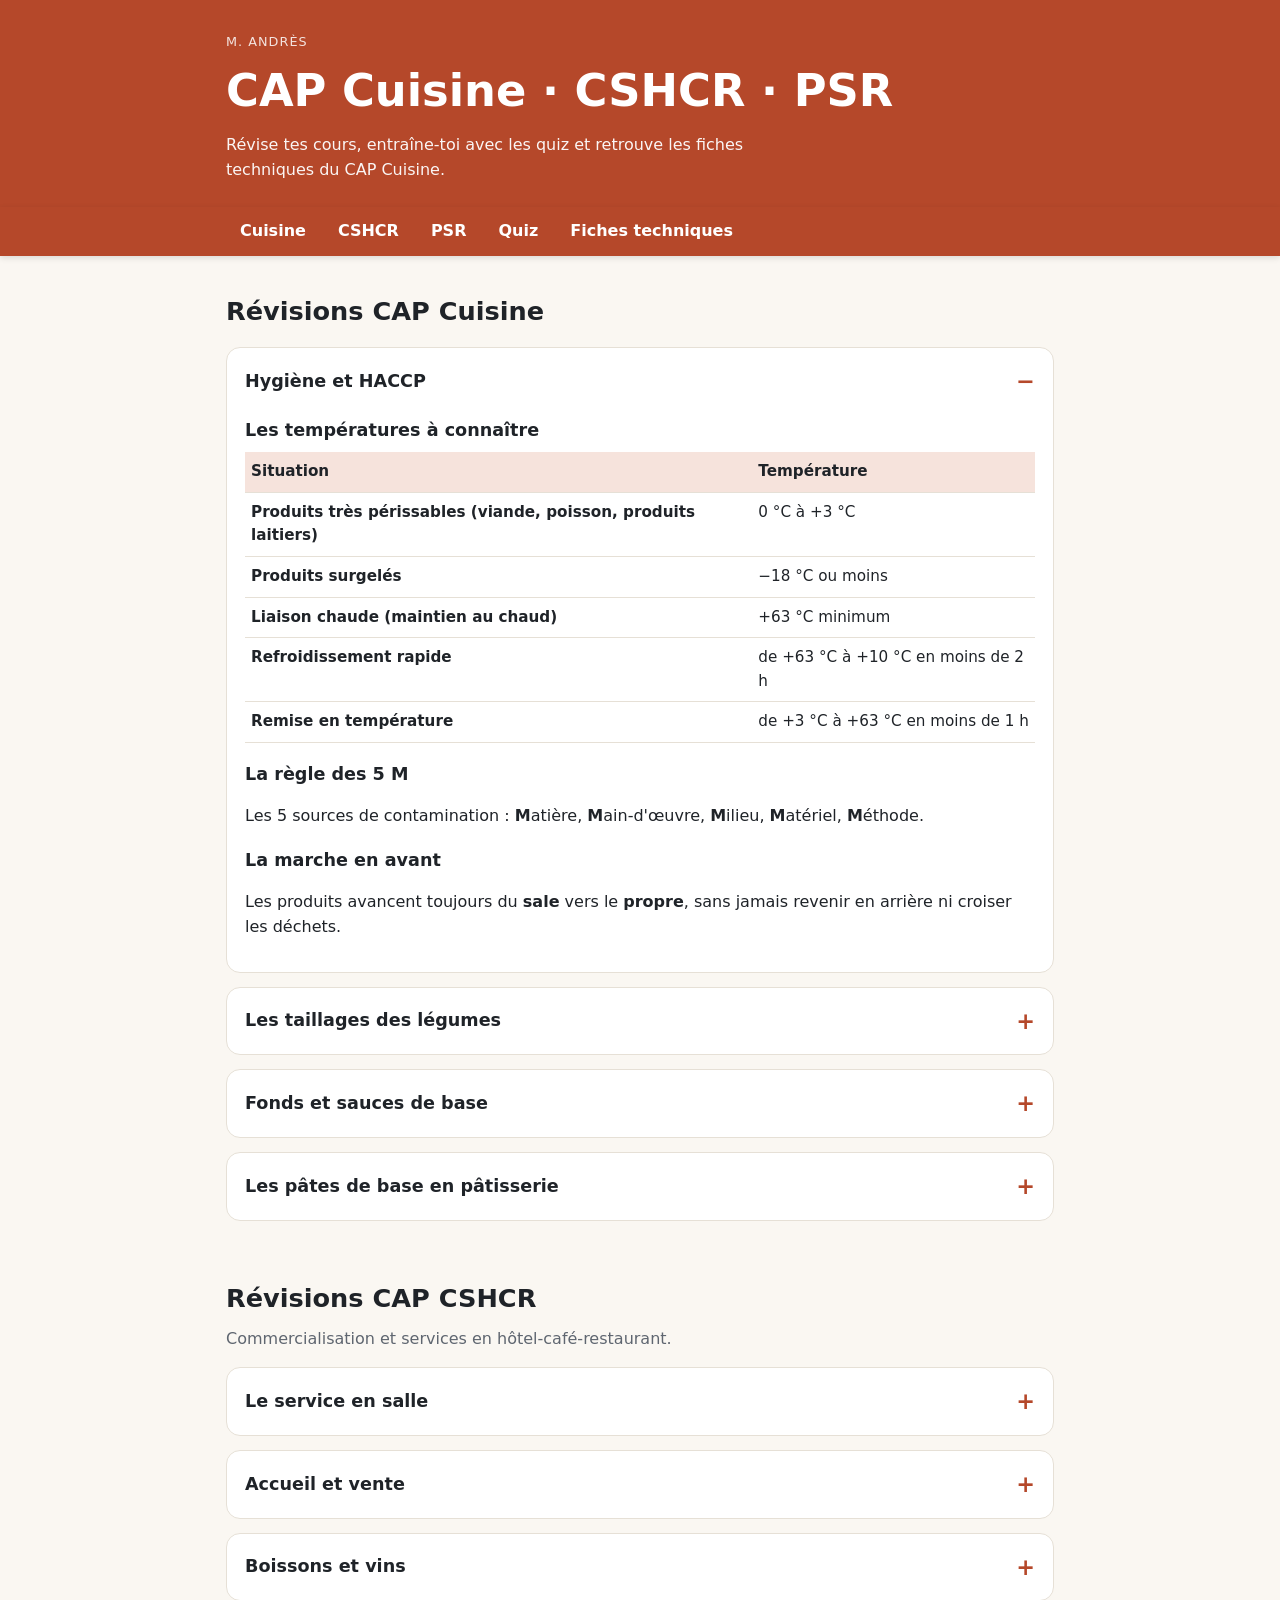
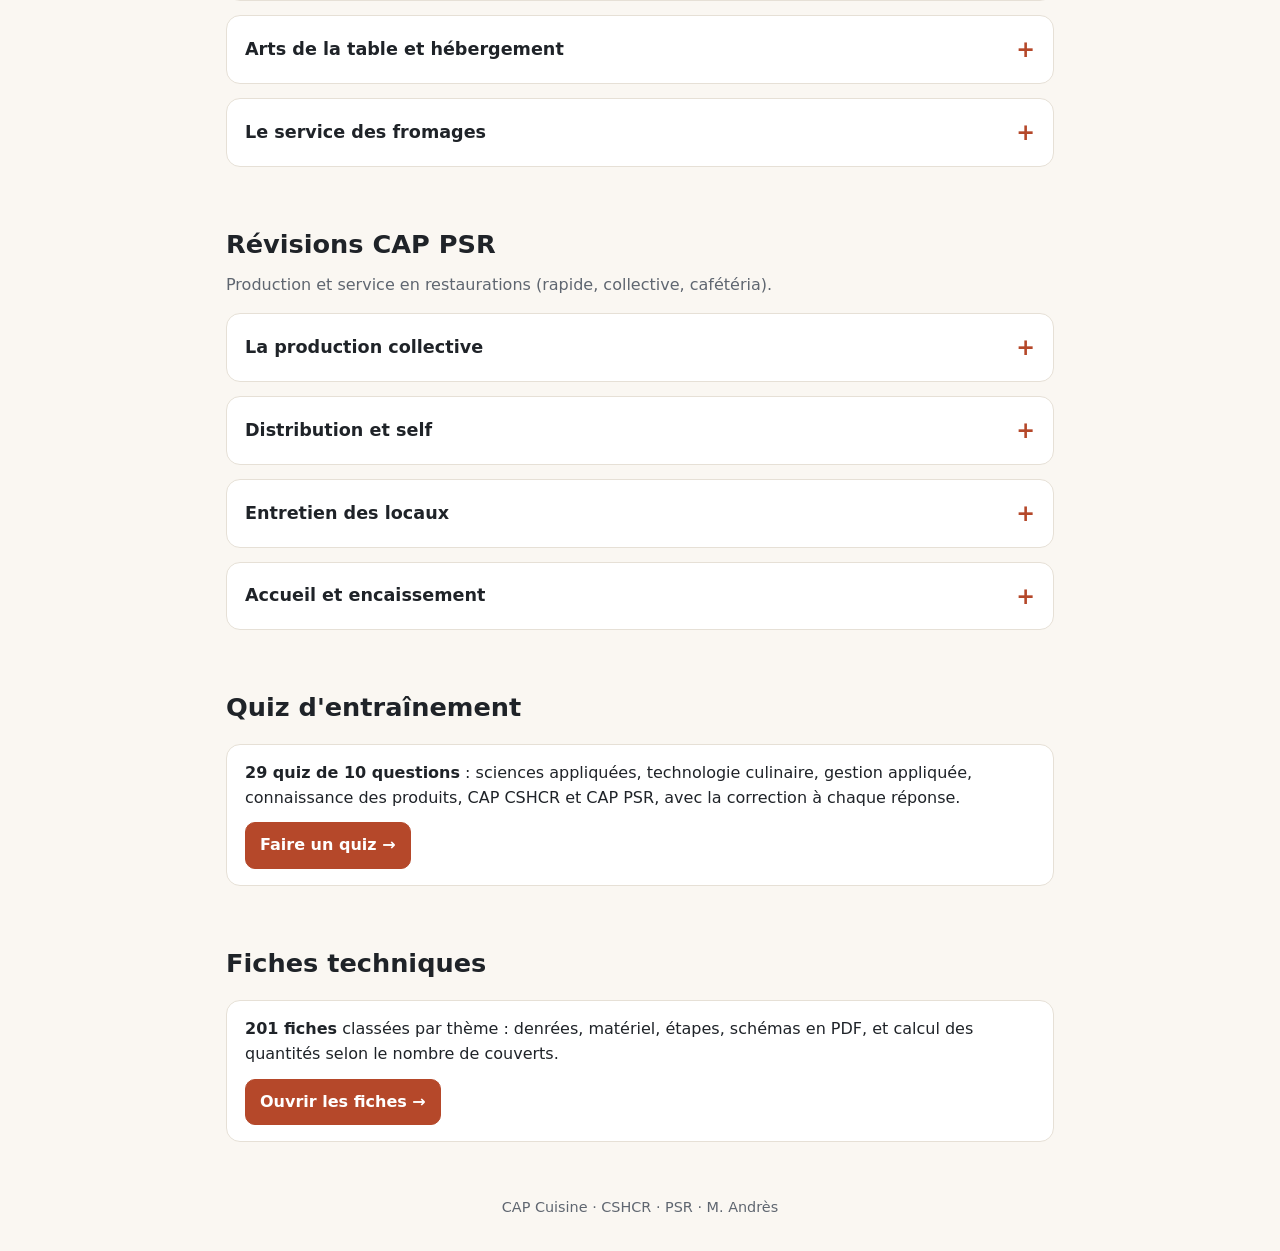
==== commit e092289f: "Semaine du 23 novembre : ajout de la fiche tuiles dentelle salées (quantités x3) Co-Authored-By: Cla" ====
--- a/index.html
+++ b/index.html
@@ -6,7 +6,7 @@
   <meta name="robots" content="noindex, nofollow">
   <title>CAP Cuisine, CSHCR, PSR – M. Andrès</title>
   <meta name="description" content="Fiches de révision, quiz et fiches techniques pour les apprentis CAP Cuisine.">
-  <link rel="stylesheet" href="style.css?v=202611250739">
+  <link rel="stylesheet" href="style.css?v=202611250748">
 </head>
 <body>
   <header class="site-header">
@@ -291,7 +291,7 @@
     <section id="fiches">
       <h2>Fiches techniques</h2>
       <div class="card voir-fiches">
-        <p><strong>200 fiches</strong> classées par thème : denrées, matériel, étapes, schémas en PDF, et calcul des quantités selon le nombre de couverts.</p>
+        <p><strong>201 fiches</strong> classées par thème : denrées, matériel, étapes, schémas en PDF, et calcul des quantités selon le nombre de couverts.</p>
         <a class="btn" href="fiches.html">Ouvrir les fiches →</a>
       </div>
     </section>
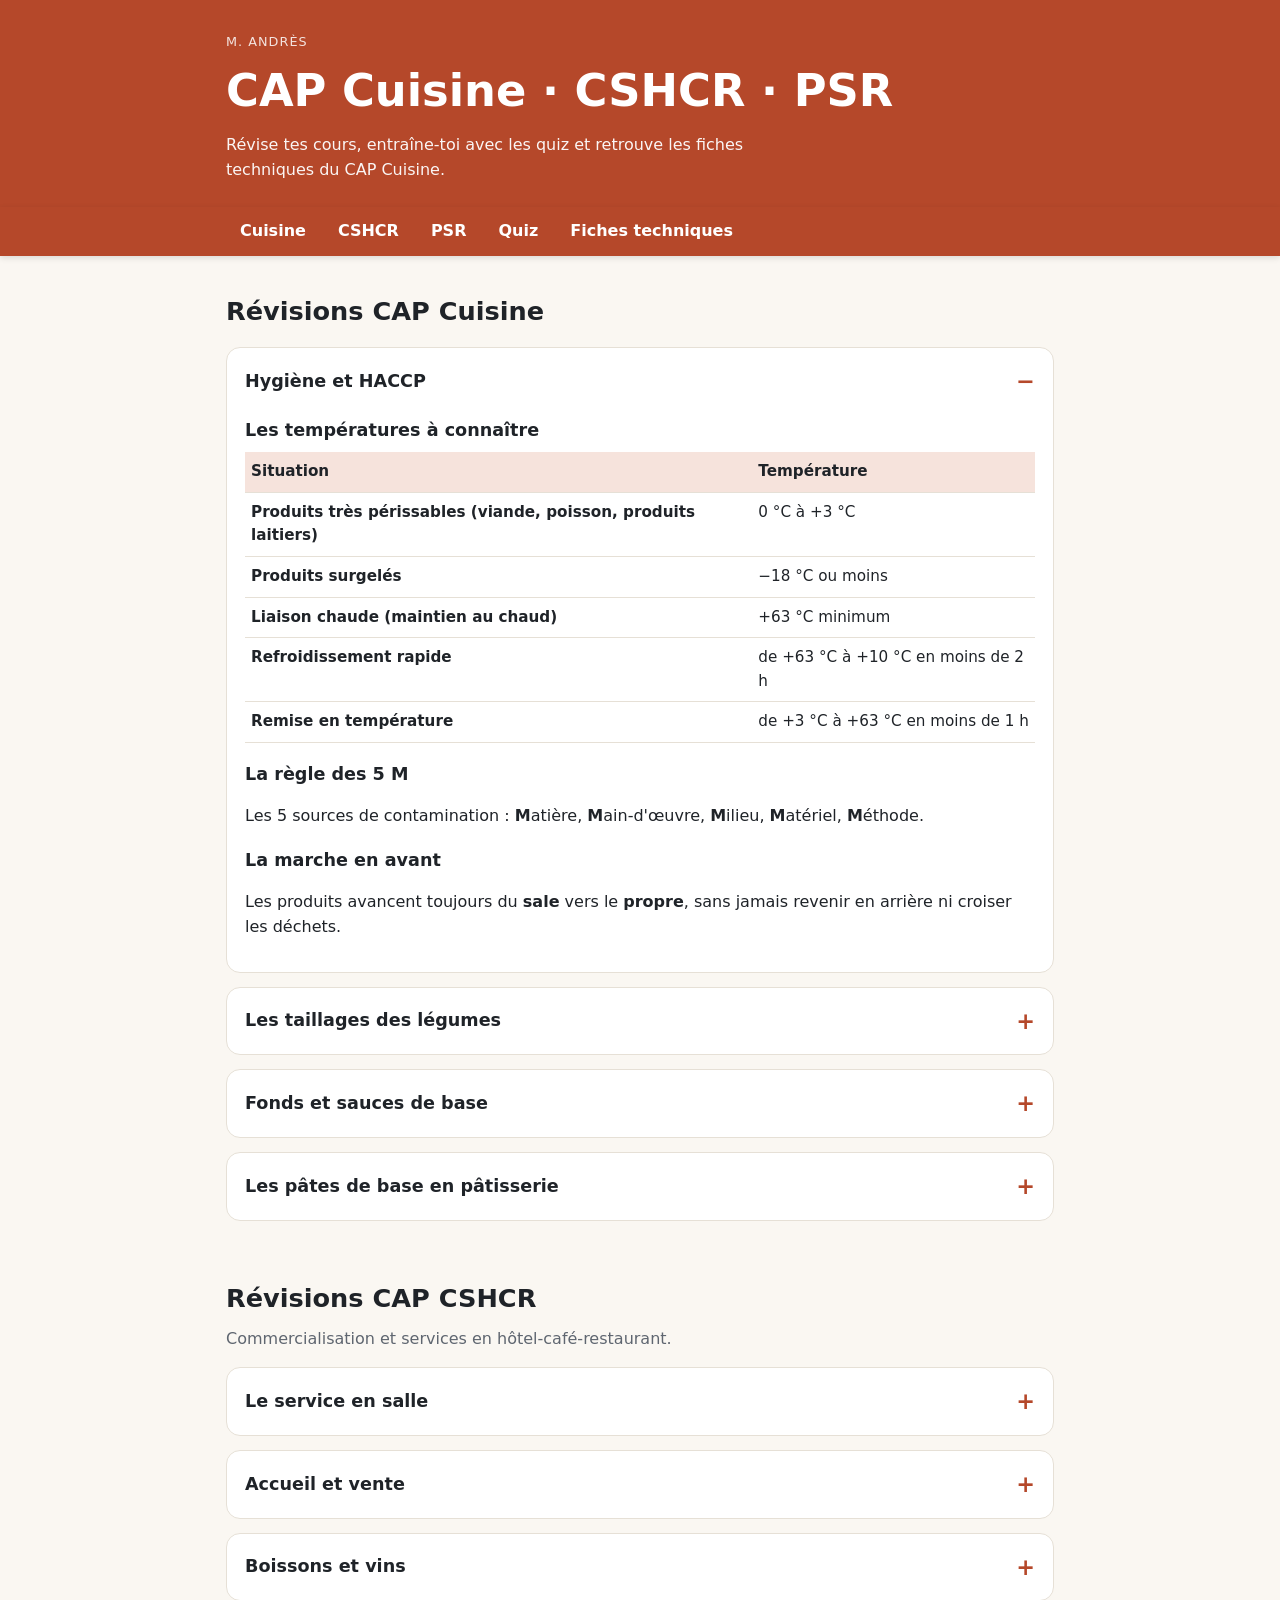
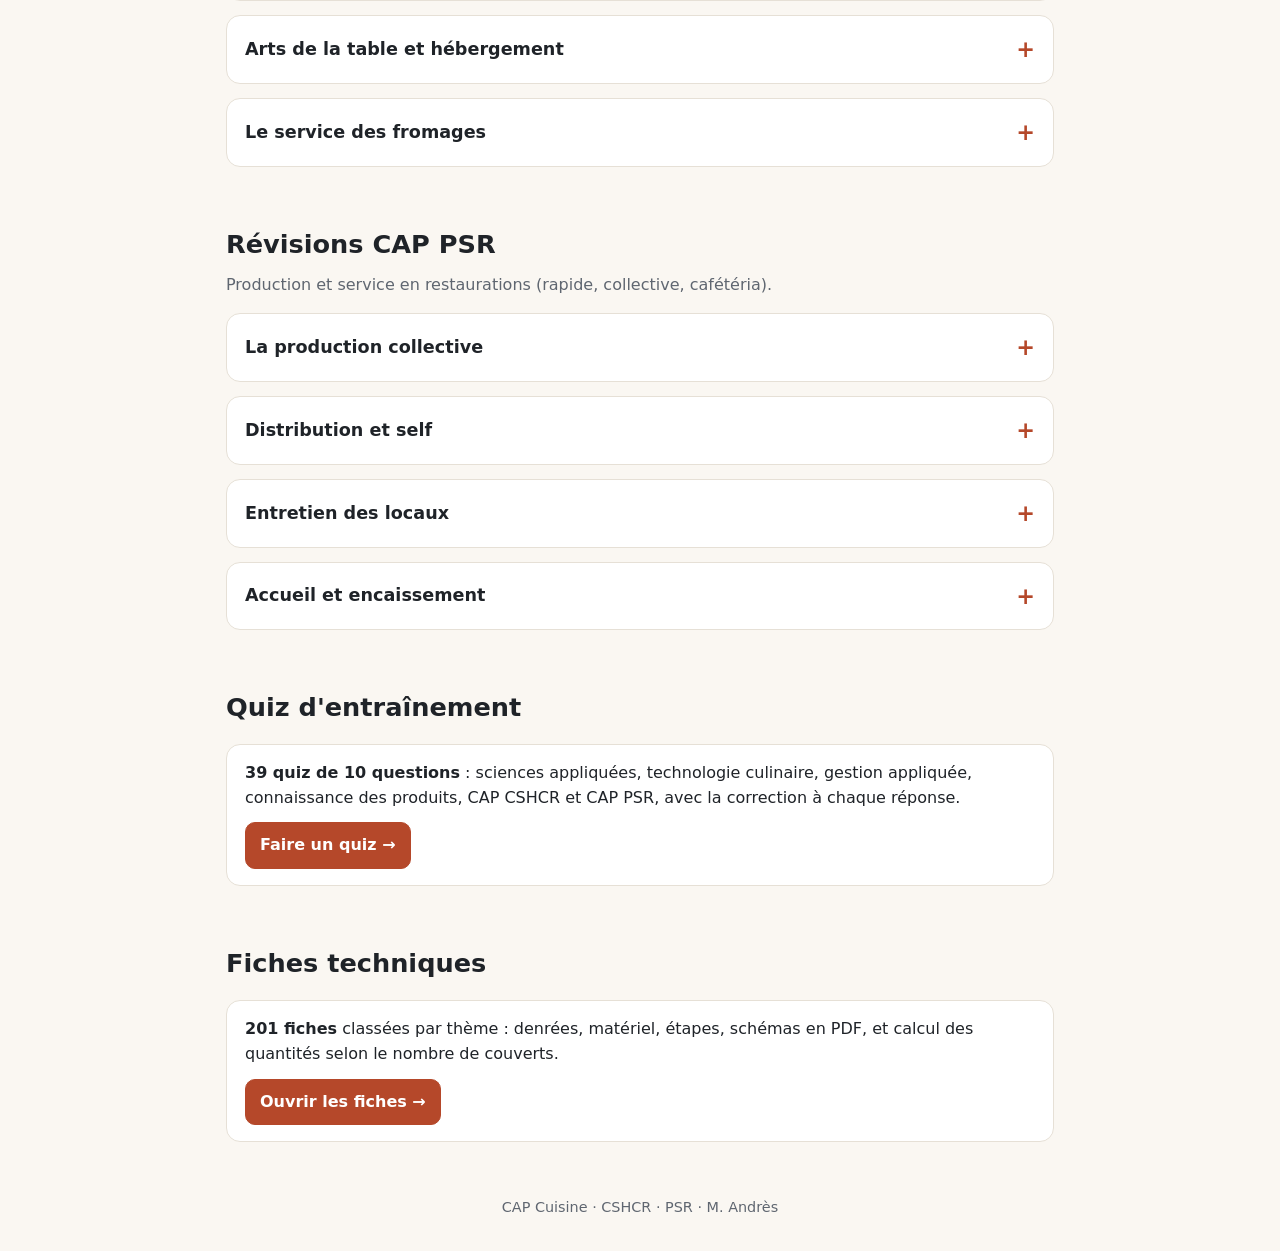
==== commit cf4a77e9: "CAP CSHCR : 10 quiz de connaissance des produits (vins, fromages, alcools, softs, boissons chaudes, " ====
--- a/index.html
+++ b/index.html
@@ -6,7 +6,7 @@
   <meta name="robots" content="noindex, nofollow">
   <title>CAP Cuisine, CSHCR, PSR – M. Andrès</title>
   <meta name="description" content="Fiches de révision, quiz et fiches techniques pour les apprentis CAP Cuisine.">
-  <link rel="stylesheet" href="style.css?v=202611250748">
+  <link rel="stylesheet" href="style.css?v=202611251529">
 </head>
 <body>
   <header class="site-header">
@@ -282,7 +282,7 @@
     <section id="quiz">
       <h2>Quiz d'entraînement</h2>
       <div class="card voir-fiches">
-        <p><strong>29 quiz de 10 questions</strong> : sciences appliquées, technologie culinaire, gestion appliquée, connaissance des produits, CAP CSHCR et CAP PSR, avec la correction à chaque réponse.</p>
+        <p><strong>39 quiz de 10 questions</strong> : sciences appliquées, technologie culinaire, gestion appliquée, connaissance des produits, CAP CSHCR et CAP PSR, avec la correction à chaque réponse.</p>
         <a class="btn" href="quiz.html">Faire un quiz →</a>
       </div>
     </section>
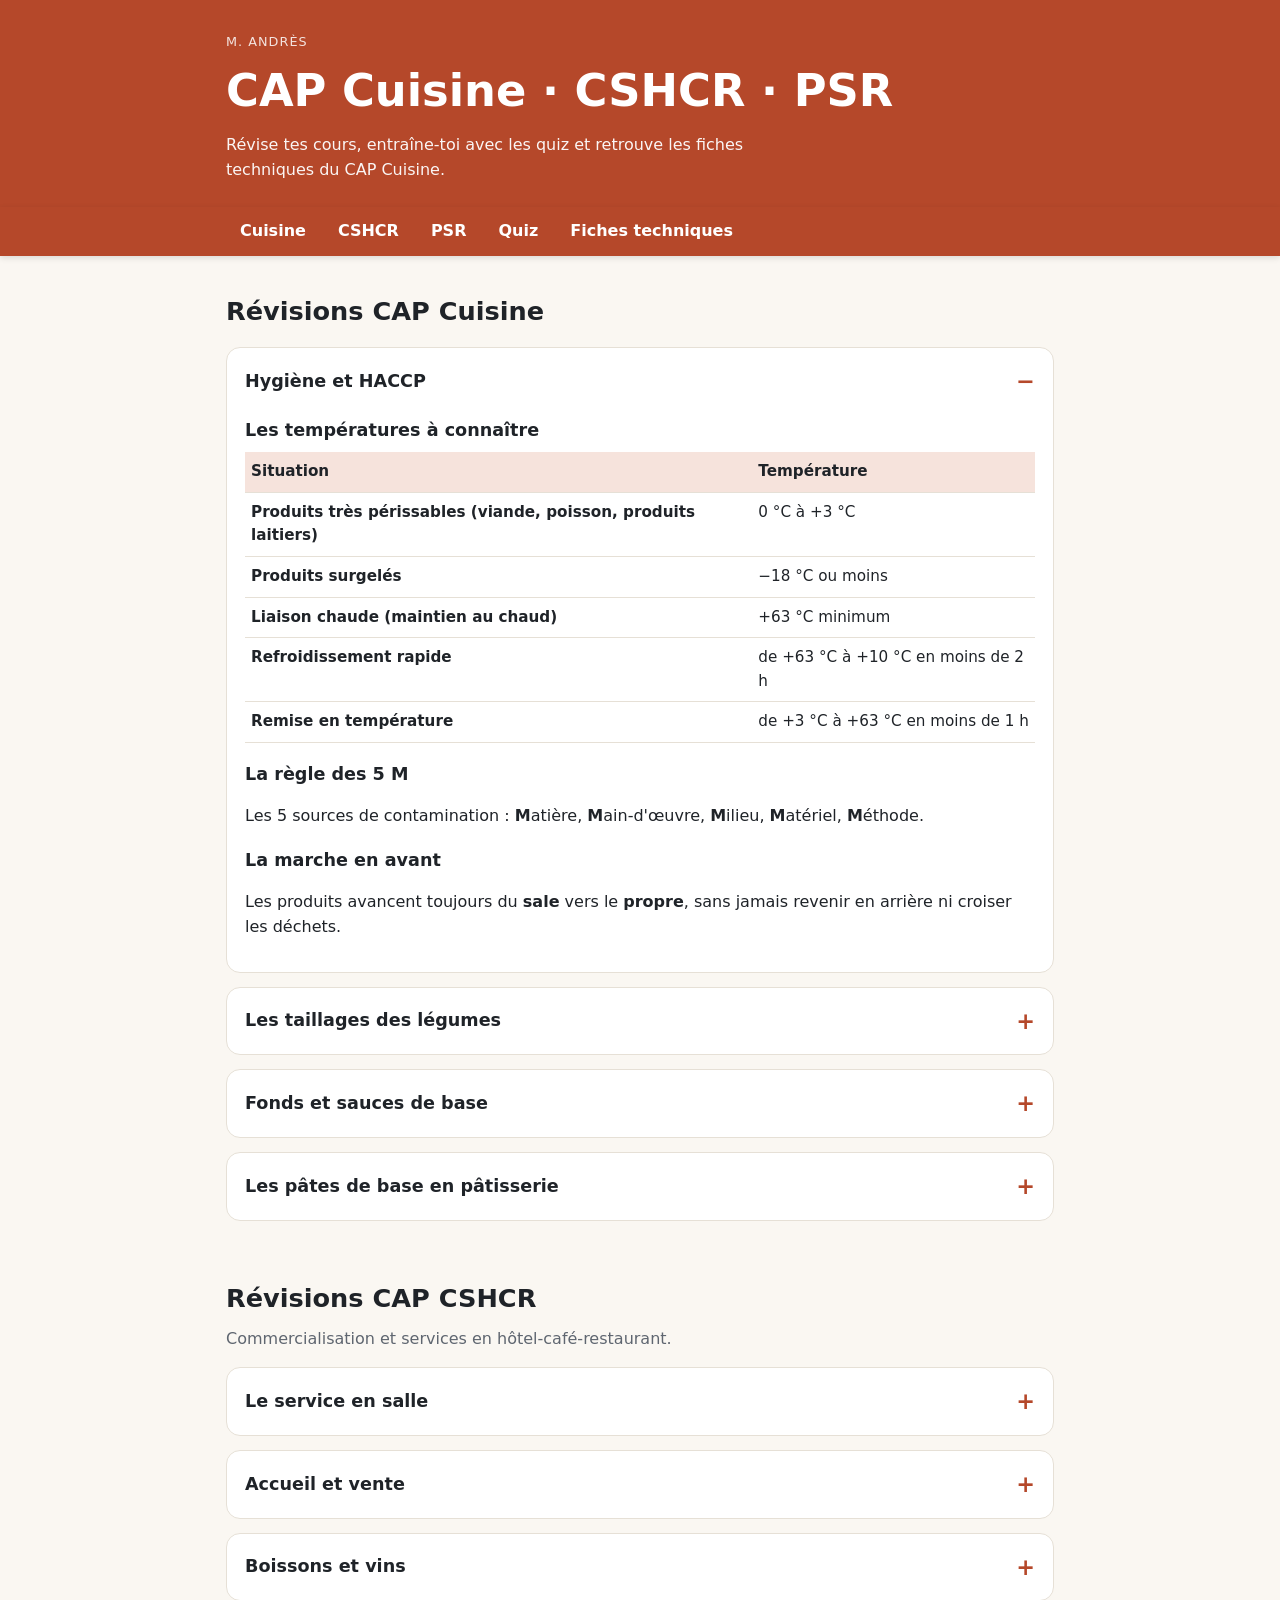
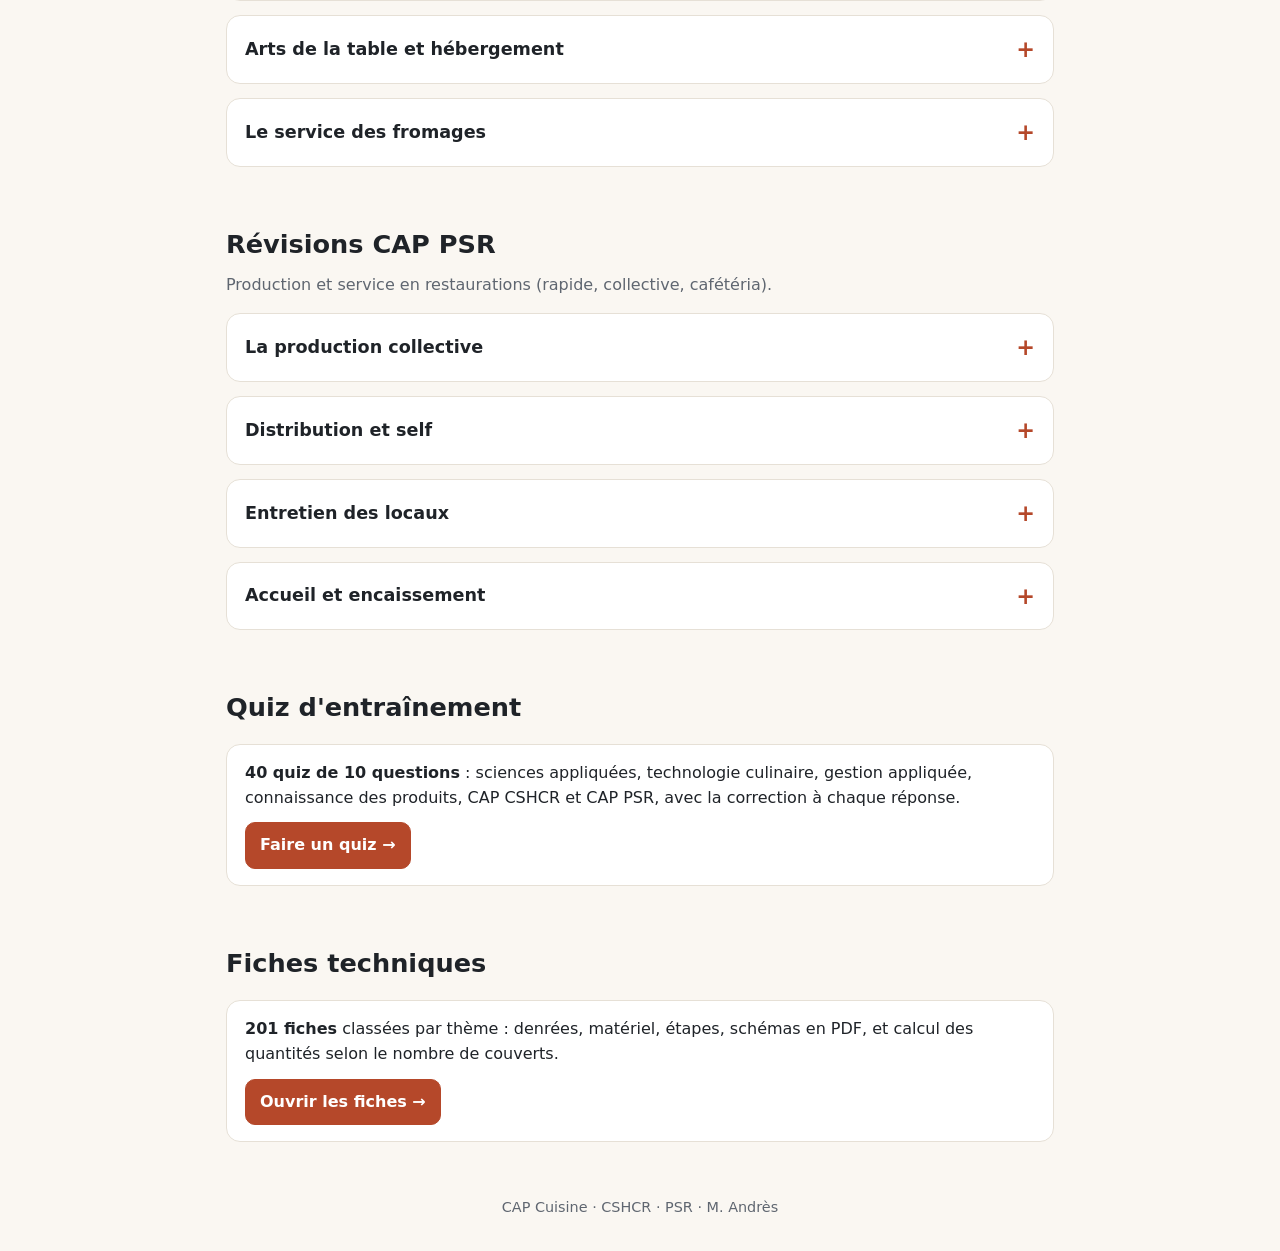
==== commit 090dee33: "CAP CSHCR : quiz sur la posture professionnelle face au client Co-Authored-By: Claude Opus 5.5 <nore" ====
--- a/index.html
+++ b/index.html
@@ -6,7 +6,7 @@
   <meta name="robots" content="noindex, nofollow">
   <title>CAP Cuisine, CSHCR, PSR – M. Andrès</title>
   <meta name="description" content="Fiches de révision, quiz et fiches techniques pour les apprentis CAP Cuisine.">
-  <link rel="stylesheet" href="style.css?v=202611251529">
+  <link rel="stylesheet" href="style.css?v=202611251532">
 </head>
 <body>
   <header class="site-header">
@@ -282,7 +282,7 @@
     <section id="quiz">
       <h2>Quiz d'entraînement</h2>
       <div class="card voir-fiches">
-        <p><strong>39 quiz de 10 questions</strong> : sciences appliquées, technologie culinaire, gestion appliquée, connaissance des produits, CAP CSHCR et CAP PSR, avec la correction à chaque réponse.</p>
+        <p><strong>40 quiz de 10 questions</strong> : sciences appliquées, technologie culinaire, gestion appliquée, connaissance des produits, CAP CSHCR et CAP PSR, avec la correction à chaque réponse.</p>
         <a class="btn" href="quiz.html">Faire un quiz →</a>
       </div>
     </section>
